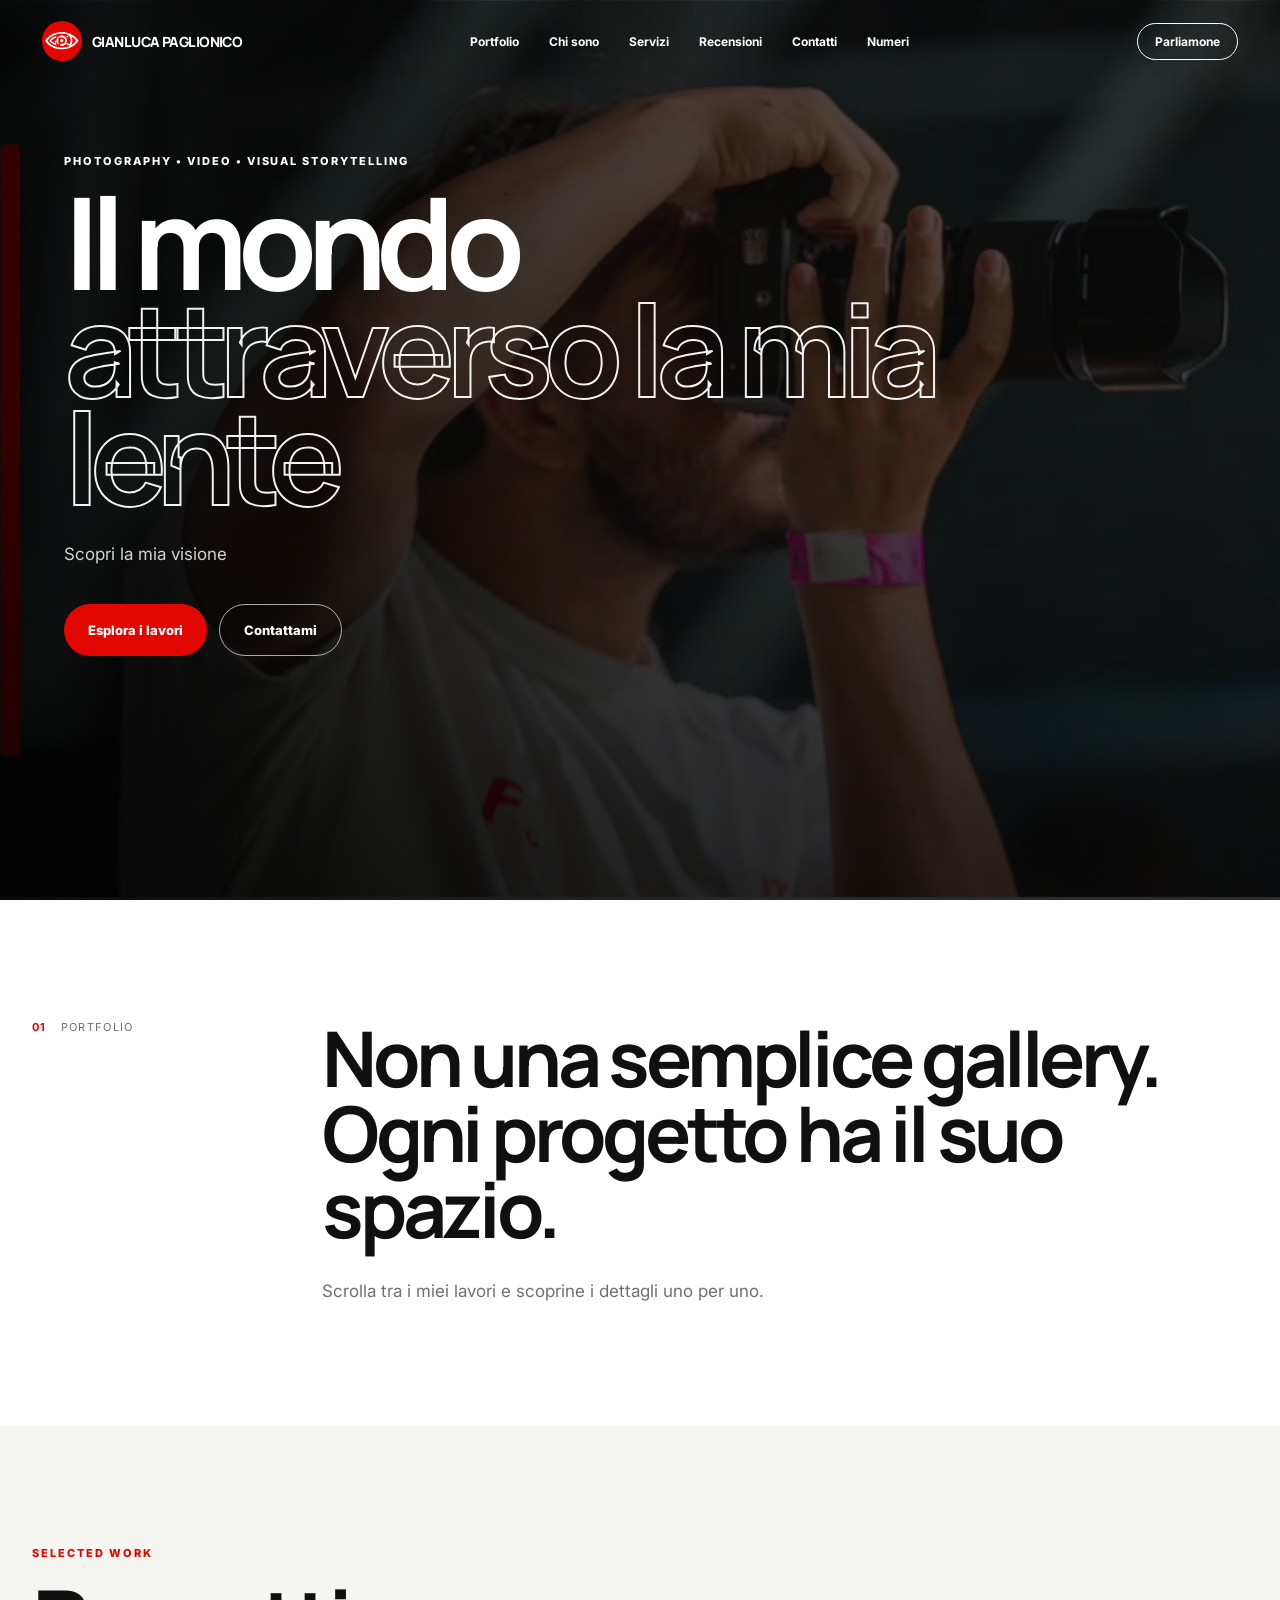
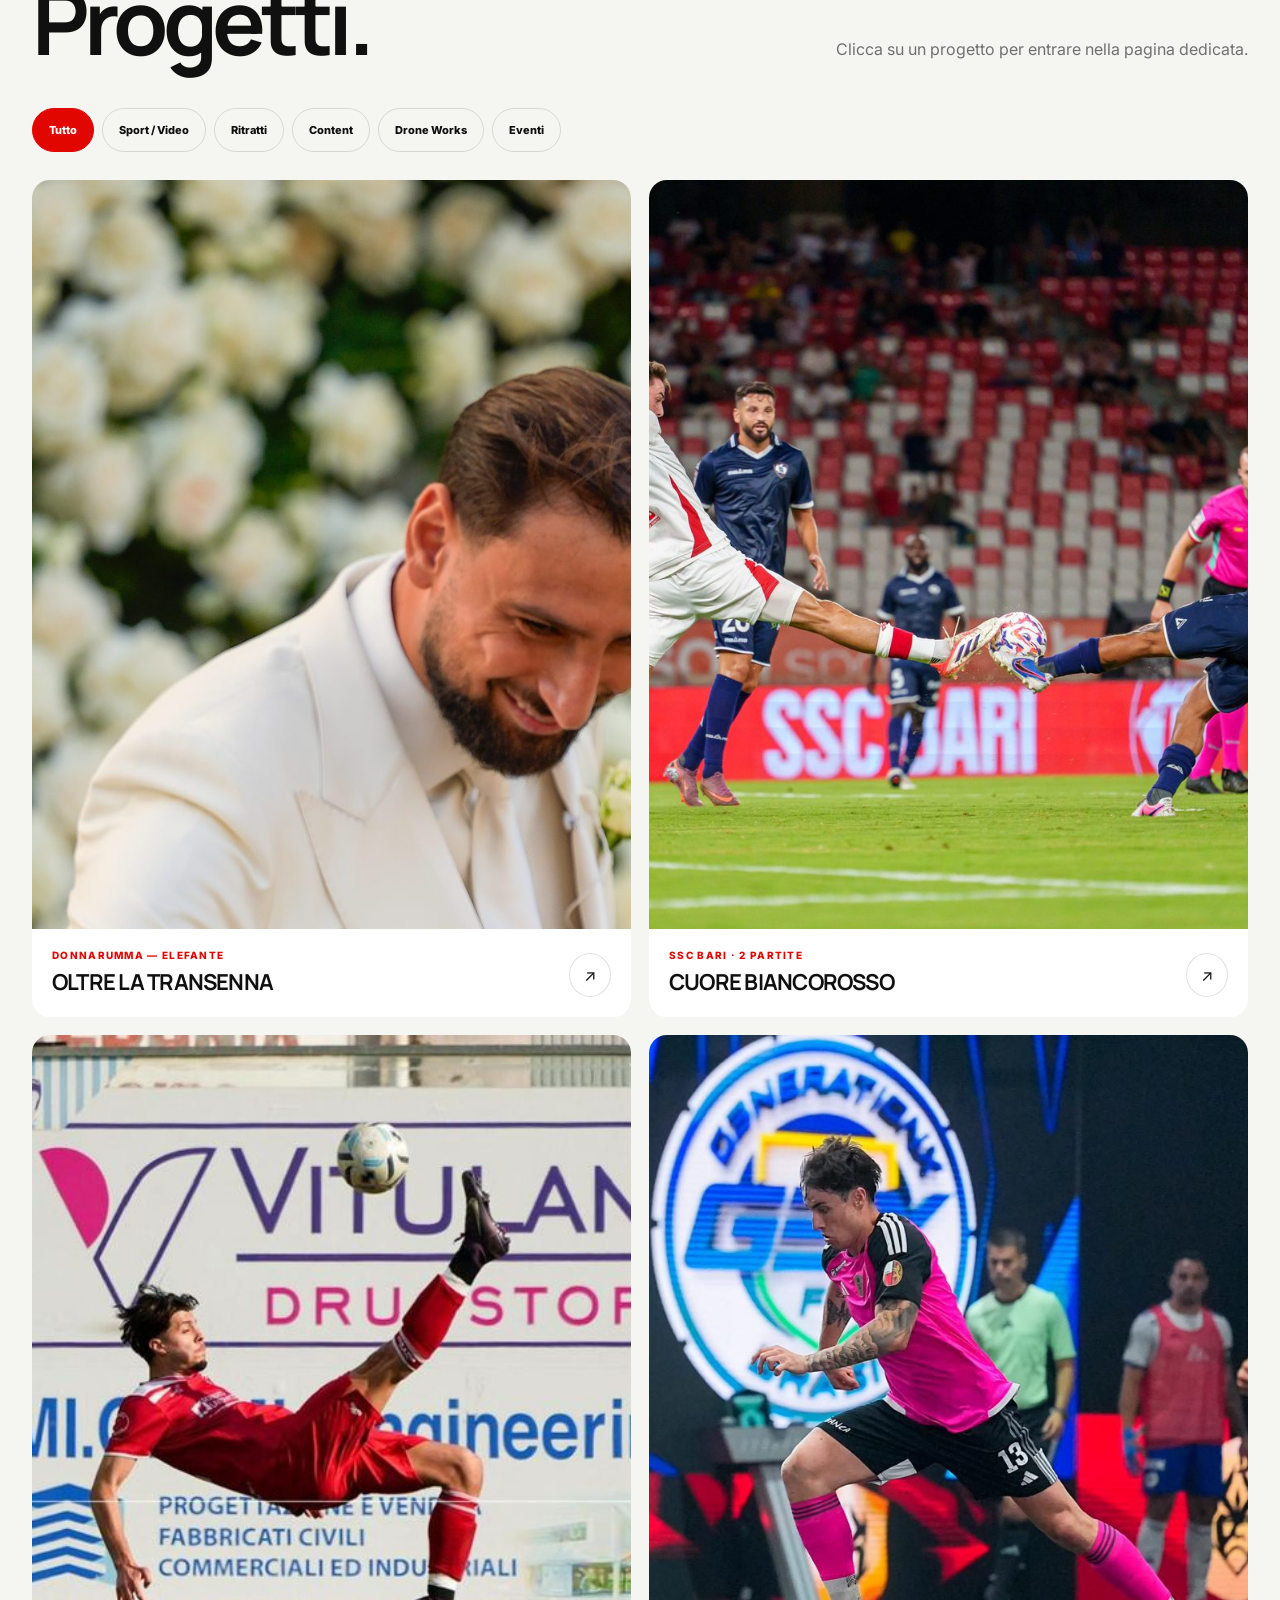
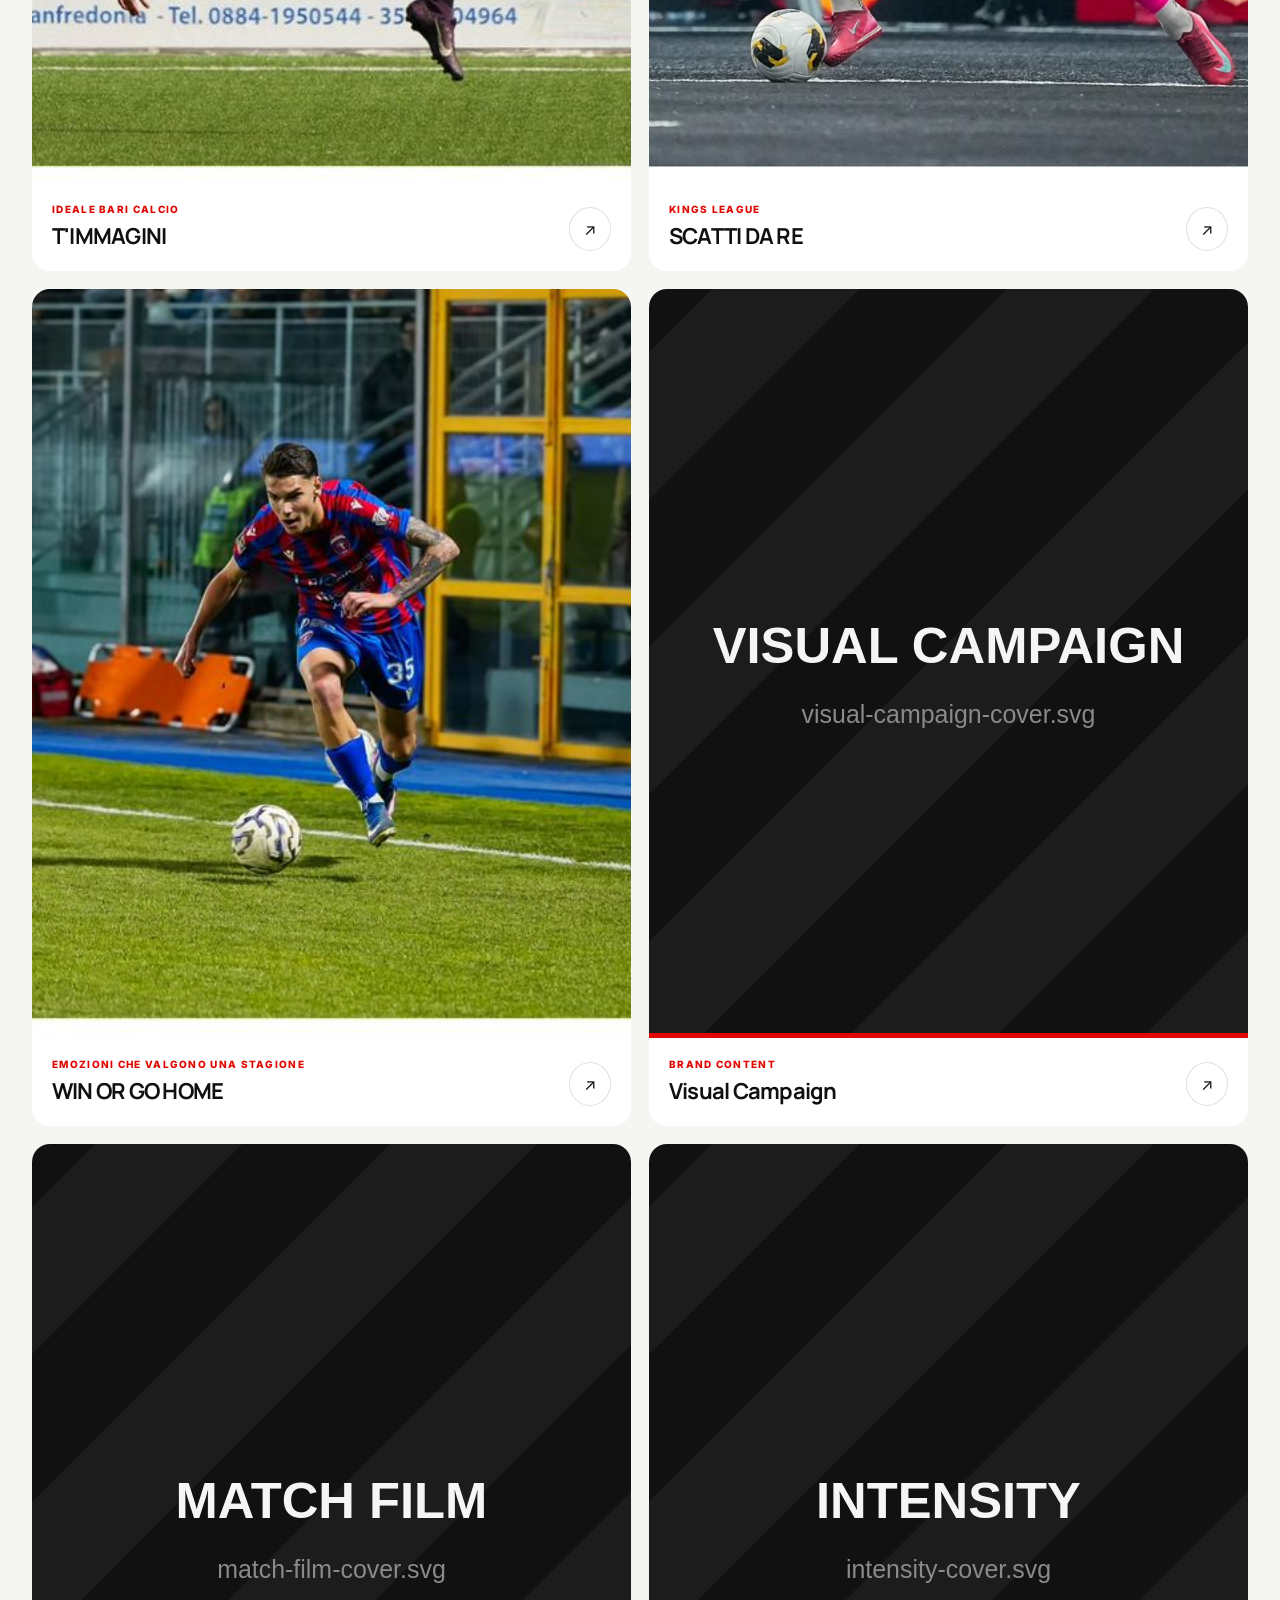
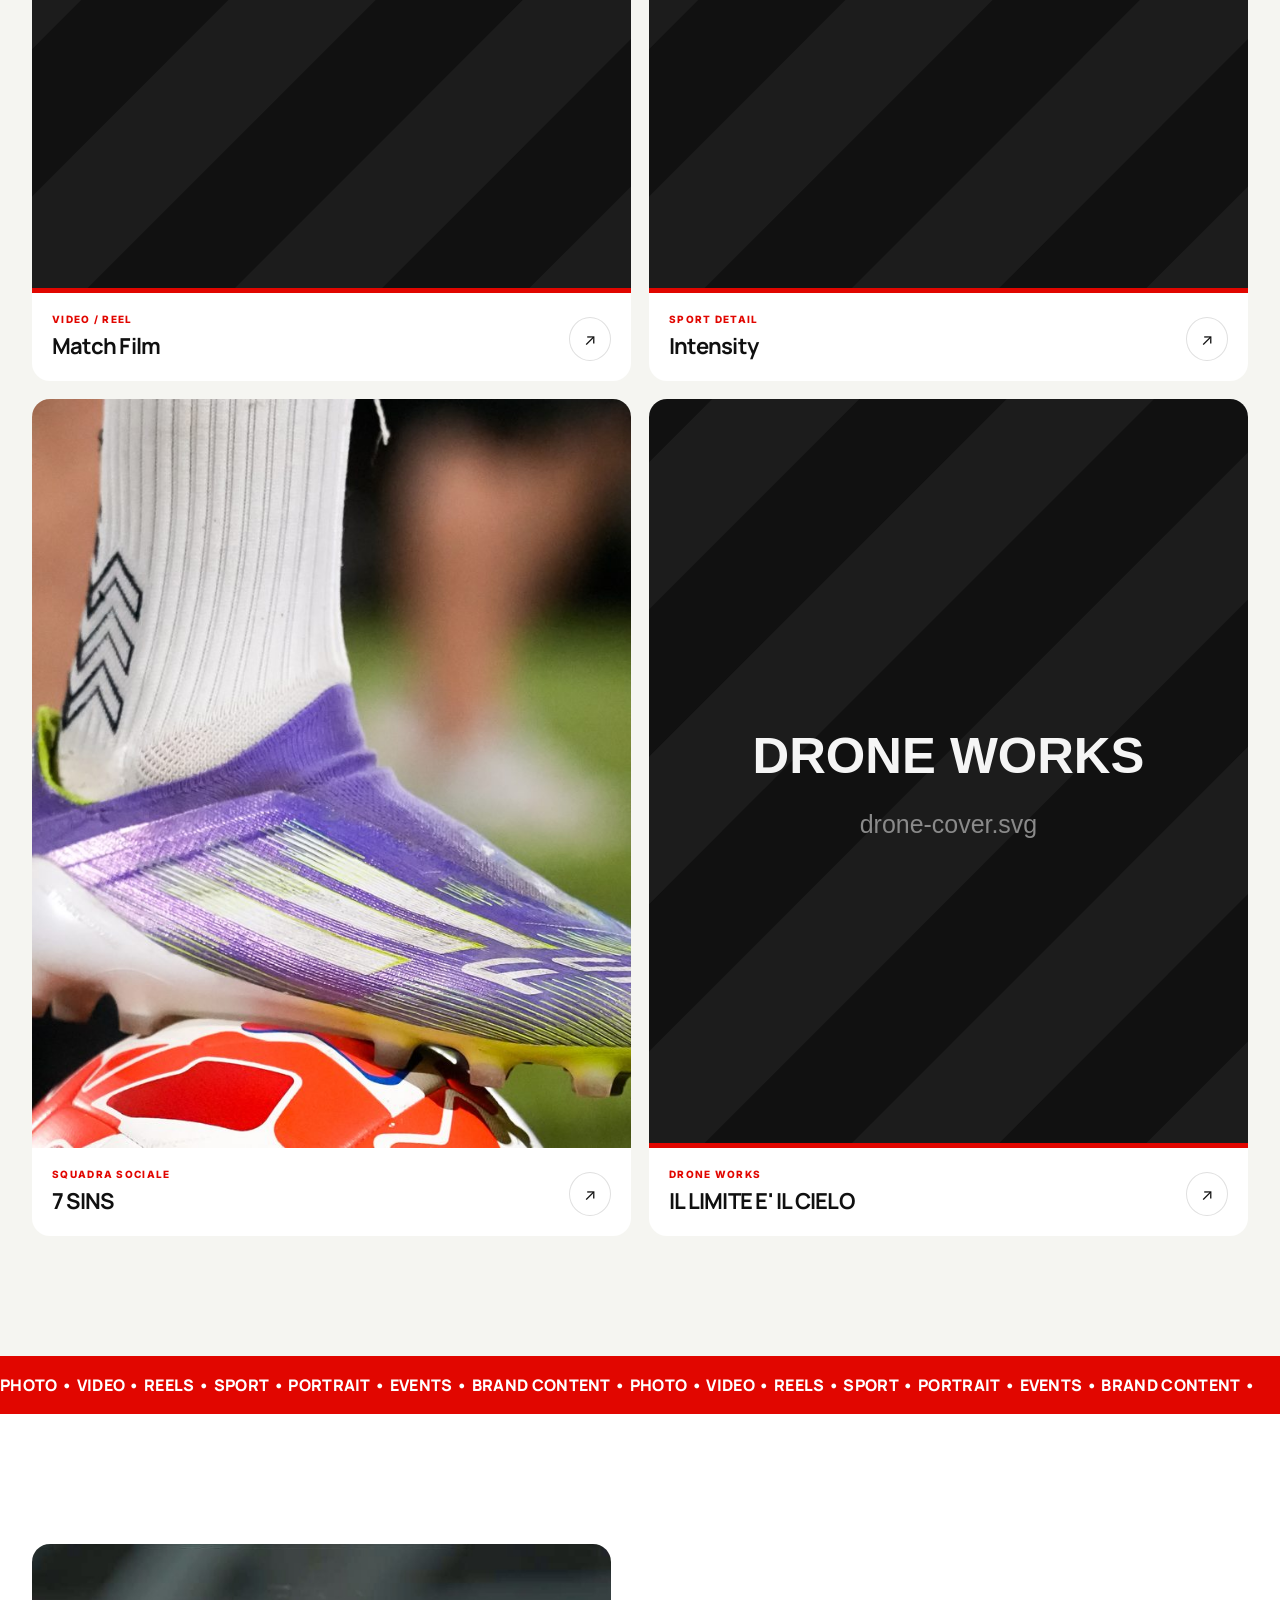
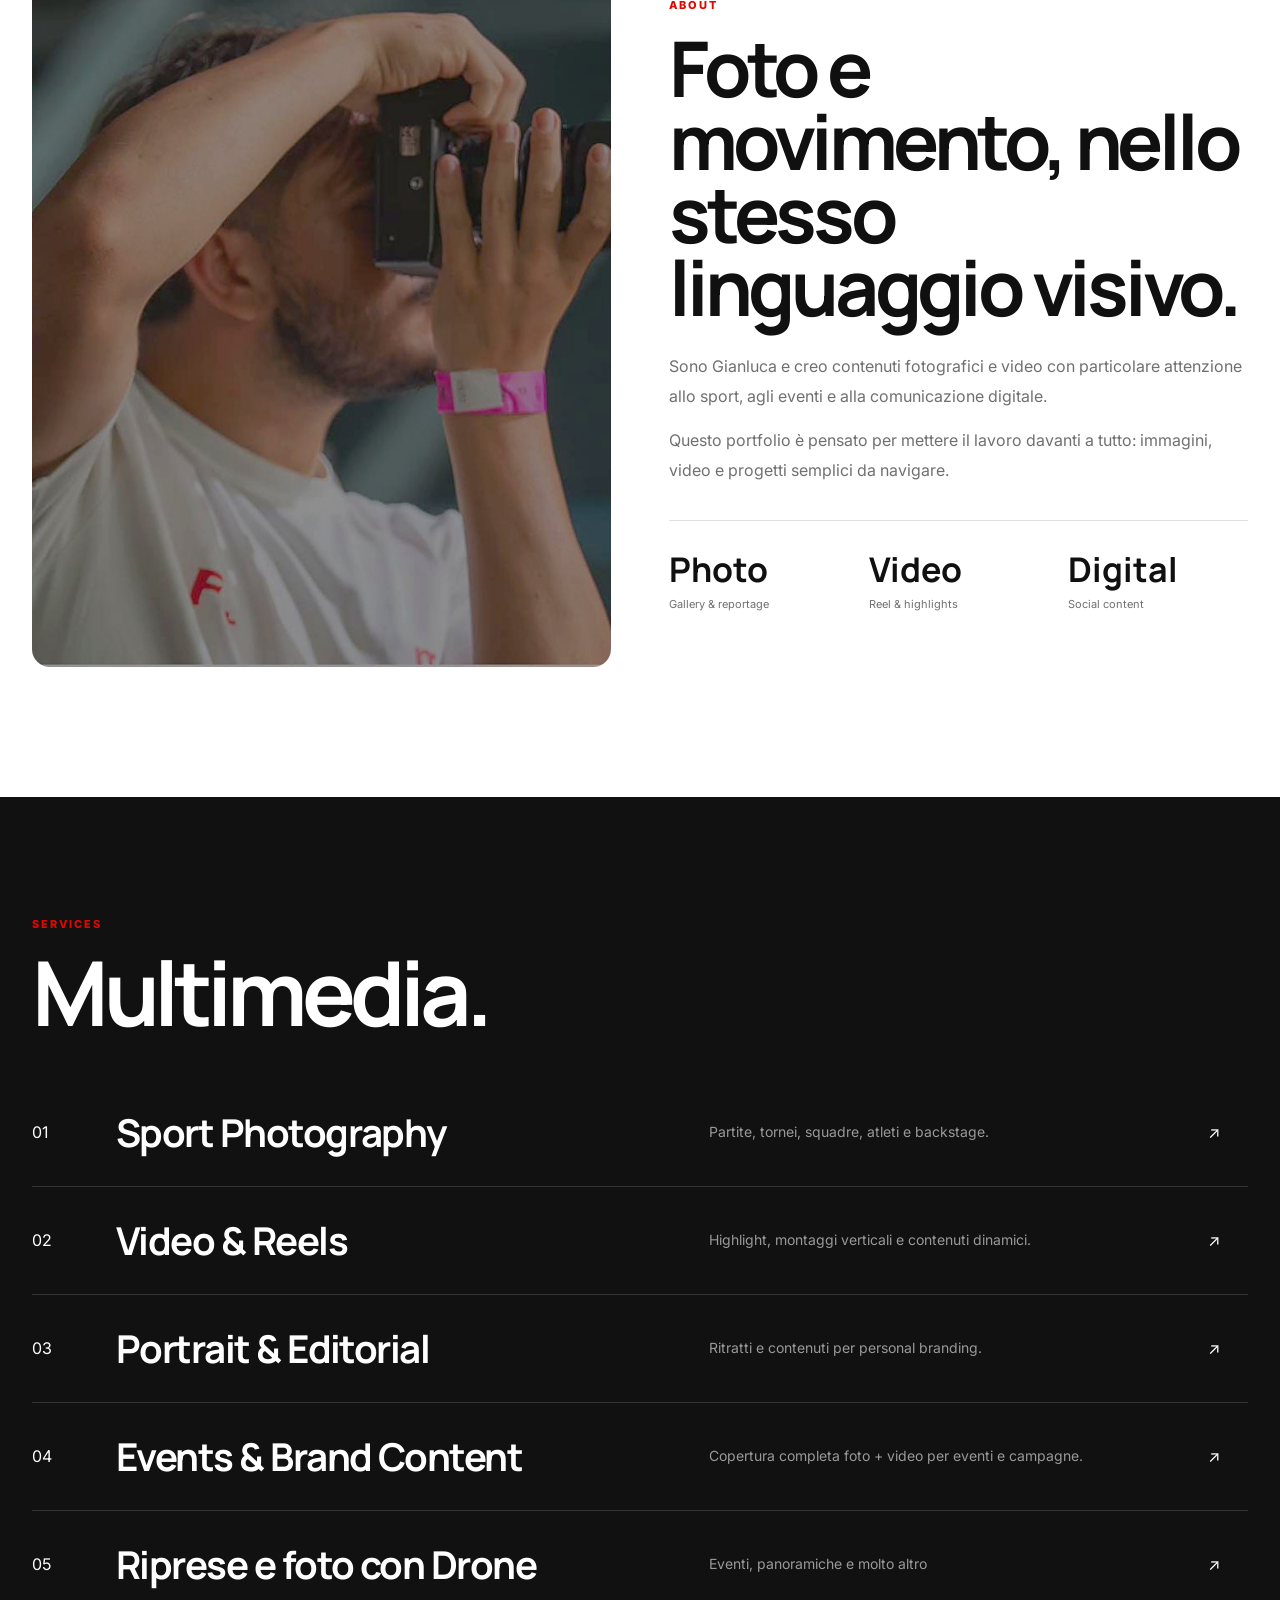
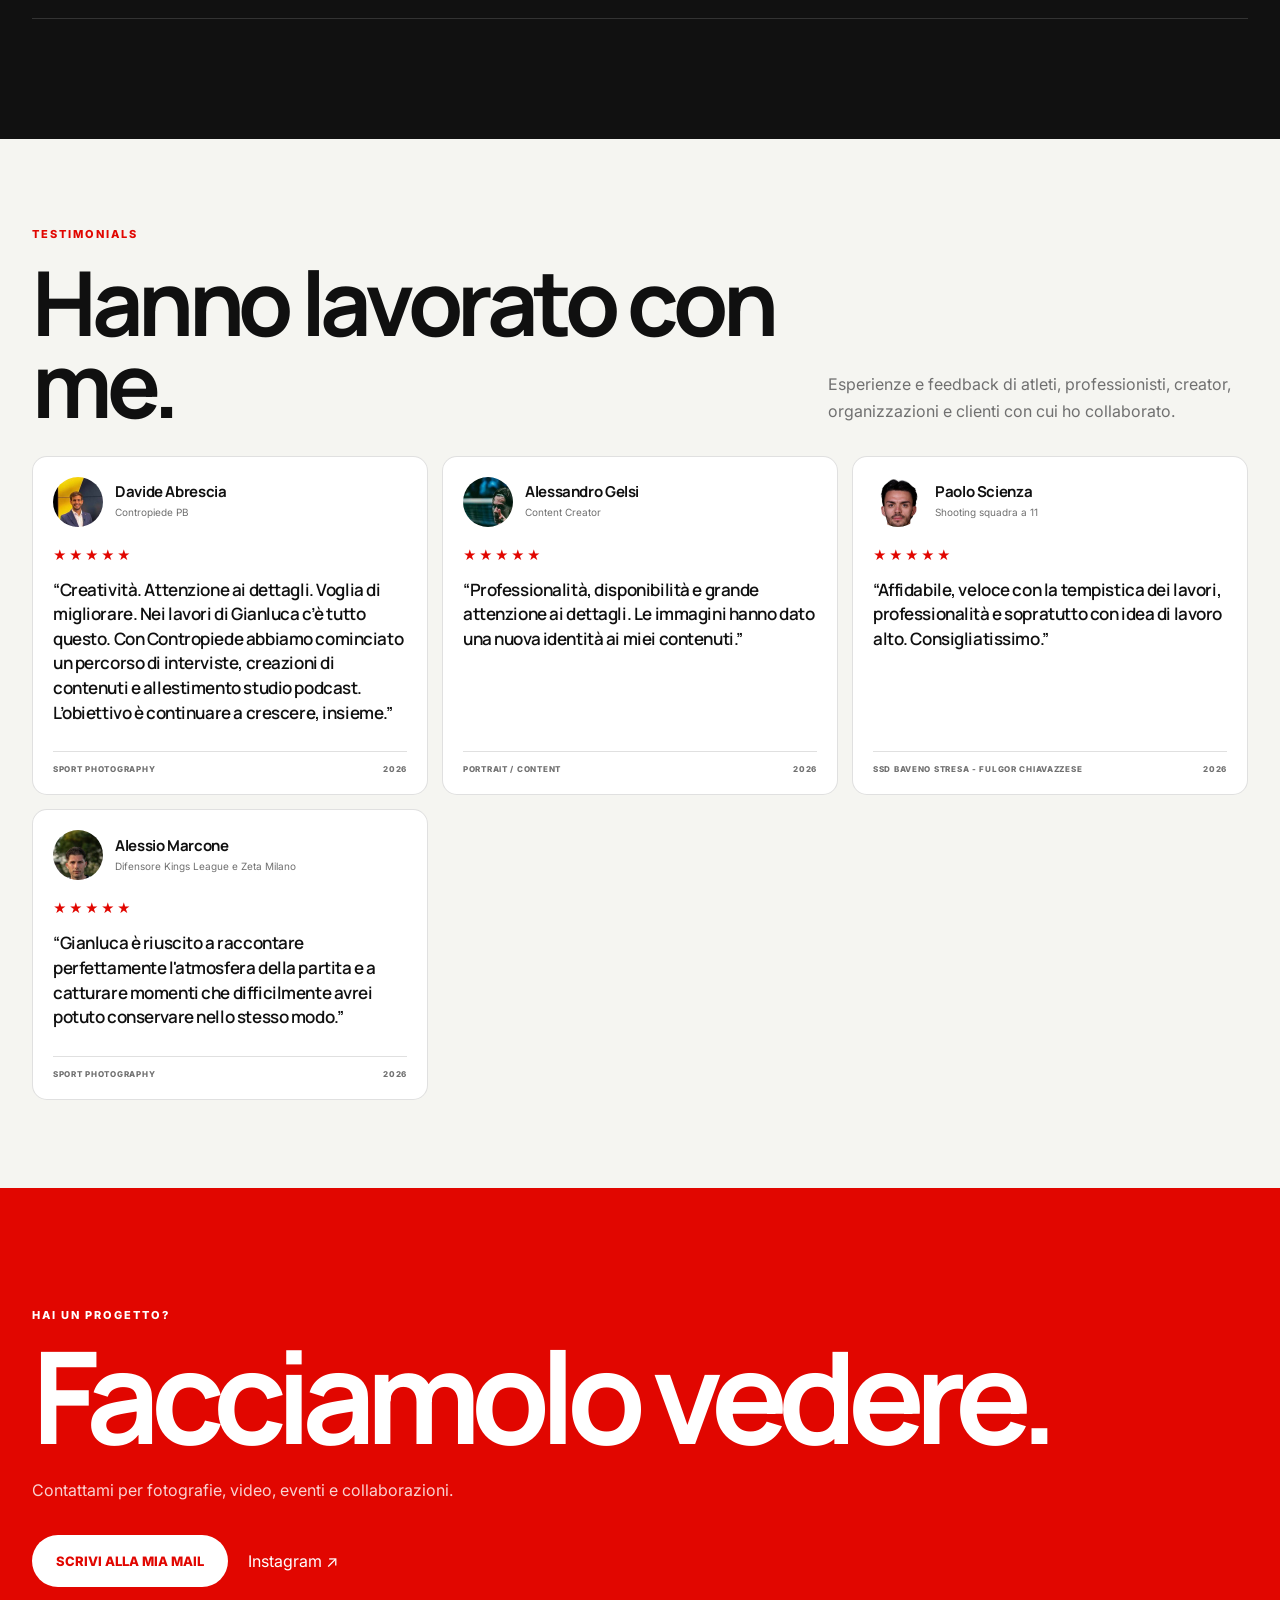
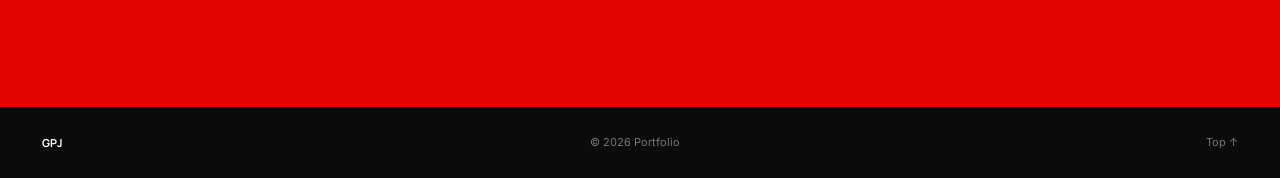
==== index.html @ 7bc866fb "files online sito" ====
<!doctype html>
<html lang="it">

<head>

<meta charset="utf-8">

<meta
  name="viewport"
  content="width=device-width, initial-scale=1, viewport-fit=cover"
>

<meta
  name="theme-color"
  content="#e10600"
>

<meta
  name="description"
  content="Portfolio fotografico e video professionale."
>

<title>
GPJ.VISUALS-Portfolio
</title>


<!-- LOGO / ICONA DEL SITO -->

<link
  rel="icon"
  type="image/png"
  href="images/favicon.png"
>

<link
  rel="apple-touch-icon"
  href="images/favicon.png"
>


<!-- GOOGLE FONTS -->

<link
  rel="preconnect"
  href="https://fonts.googleapis.com"
>

<link
  rel="preconnect"
  href="https://fonts.gstatic.com"
  crossorigin
>

<link
  href="https://fonts.googleapis.com/css2?family=Inter:wght@300;400;500;600;700&family=Manrope:wght@500;600;700;800&display=swap"
  rel="stylesheet"
>


<!-- CSS PRINCIPALE -->

<link
  rel="stylesheet"
  href="assets/css/style.css"
>


<!-- =====================================================
     CSS RECENSIONI
===================================================== -->

<style>


/* =========================================================
   LOGO NELL'HEADER
========================================================= */

.brand-mark img {

  width: 100%;

  height: 100%;

  display: block;

  object-fit: contain;

  border-radius: inherit;

}


/* =========================================================
   REVIEWS
========================================================= */

.reviews {

  padding: 88px 0;

  background: var(--paper);

}


.reviews .section-head {

  margin-bottom: 30px;

}



/* =========================================================
   GRID
========================================================= */

.reviews-grid {

  display: grid;

  grid-template-columns:
    repeat(3, minmax(0, 1fr));

  gap: 14px;

}



/* =========================================================
   CARD
========================================================= */

.review-card {

  min-width: 0;

  display: flex;

  flex-direction: column;

  padding: 20px;

  background: #ffffff;

  border:
    1px solid var(--line);

  border-radius: 15px;

  transition:
    transform .25s ease,
    border-color .25s ease,
    box-shadow .25s ease;

}


.review-card:hover {

  transform:
    translateY(-3px);

  border-color:
    rgba(225, 6, 0, .28);

  box-shadow:
    0 14px 40px
    rgba(0, 0, 0, .06);

}



/* =========================================================
   USER
========================================================= */

.review-header {

  display: flex;

  align-items: center;

  gap: 12px;

}


.review-avatar {

  width: 50px;

  height: 50px;

  flex:
    0 0 50px;

  object-fit: cover;

  border-radius: 50%;

  background: #dddddd;

}


.review-user {

  min-width: 0;

}


.review-user h3 {

  font-family:
    Manrope,
    sans-serif;

  font-size: 15px;

  line-height: 1.1;

  letter-spacing:
    -.025em;

}


.review-user p {

  margin-top: 4px;

  color:
    var(--muted);

  font-size: 10px;

  line-height: 1.4;

}



/* =========================================================
   RATING
========================================================= */

.review-rating {

  margin-top: 20px;

  color:
    var(--red);

  font-size: 13px;

  letter-spacing: 2px;

}



/* =========================================================
   TESTO RECENSIONE
========================================================= */

.review-card blockquote {

  flex: 1;

  margin-top: 15px;

  font-family:
    Manrope,
    sans-serif;

  font-size: 17px;

  font-weight: 600;

  line-height: 1.45;

  letter-spacing:
    -.025em;

}



/* =========================================================
   FOOTER RECENSIONE
========================================================= */

.review-footer {

  display: flex;

  align-items: center;

  justify-content:
    space-between;

  gap: 15px;

  margin-top: 26px;

  padding-top: 12px;

  border-top:
    1px solid var(--line);

  color:
    var(--muted);

  font-size: 8px;

  font-weight: 800;

  letter-spacing:
    .09em;

  text-transform:
    uppercase;

}



/* =========================================================
   TABLET
========================================================= */

@media
(
  min-width: 761px
)
and
(
  max-width: 1050px
) {

  .reviews {

    padding: 70px 0;

  }


  .reviews-grid {

    grid-template-columns:
      repeat(2, minmax(0, 1fr));

  }

}



/* =========================================================
   MOBILE
========================================================= */

@media
(
  max-width: 760px
) {

  .reviews {

    padding: 48px 0;

  }


  .reviews .section-head {

    margin-bottom: 18px;

  }


  /*
     Slider orizzontale
     ottimizzato per smartphone
  */

  .reviews-grid {

    display: flex;

    overflow-x: auto;

    gap: 10px;

    margin-right: -15px;

    padding-right: 15px;

    padding-bottom: 6px;

    scroll-snap-type:
      x mandatory;

    overscroll-behavior-x:
      contain;

    scrollbar-width:
      none;

  }


  .reviews-grid::-webkit-scrollbar {

    display: none;

  }


  .review-card {

    flex:
      0 0
      min(82vw, 330px);

    min-height: 0;

    padding: 15px;

    border-radius: 12px;

    scroll-snap-align:
      start;

  }


  .review-avatar {

    width: 42px;

    height: 42px;

    flex-basis: 42px;

  }


  .review-user h3 {

    font-size: 13px;

  }


  .review-user p {

    font-size: 9px;

  }


  .review-rating {

    margin-top: 14px;

    font-size: 11px;

  }


  .review-card blockquote {

    margin-top: 12px;

    font-size: 14px;

    line-height: 1.4;

  }


  .review-footer {

    margin-top: 16px;

    padding-top: 9px;

    font-size: 7px;

  }

}


</style>

</head>



<body>


<!-- =====================================================
     HEADER
===================================================== -->

<header class="site-header">


  <a
    class="brand"
    href="#top"
    aria-label="GPJ Visuals - Torna all'inizio"
  >

    <span class="brand-mark">

      <img decoding="async"
        src="images/gpj-mark.png"
        alt=""
        width="64"
        height="64"
      >

    </span>

    <span class="brand-name">
    GIANLUCA PAGLIONICO
    </span>

  </a>



  <nav class="nav" aria-label="Navigazione principale">

    <a href="#work">
      Portfolio
    </a>

    <a href="#about">
      Chi sono
    </a>

    <a href="#services">
      Servizi
    </a>

    <a href="#reviews">
      Recensioni
    </a>

    <a href="#contact">
      Contatti
    </a>

    <a href="numeri.html">
      Numeri
    </a>

  </nav>



  <a
    class="header-contact"
    href="#contact"
  >

    Parliamone

  </a>



  <button
    class="menu-btn"
    type="button"
    aria-label="Menu"
  >

    ☰

  </button>


</header>



<main id="top">



<!-- =====================================================
     HERO
===================================================== -->

<section class="hero">


  <div class="hero-media">

    <img loading="lazy" decoding="async"
      src="images/hero.jpg"
      alt="Hero portfolio"
    >

  </div>



  <div class="hero-content reveal">


    <div class="eyebrow">

      Photography • Video • Visual Storytelling

    </div>


    <h1>

      <span>
        Il mondo
      </span>

      <span>
        attraverso la mia lente
      </span>

    </h1>


    <p>

      Scopri la mia visione

    </p>


    <div class="hero-actions">


      <a
        class="btn btn-red"
        href="#work"
      >

        Esplora i lavori

      </a>


      <a
        class="btn btn-outline"
        href="#contact"
      >

        Contattami

      </a>


    </div>


  </div>


</section>



<!-- =====================================================
     INTRO
===================================================== -->

<section class="intro">


  <div class="container intro-grid">


    <div class="kicker reveal">

      <b>
        01
      </b>

      <span>
        Portfolio
      </span>

    </div>



    <div class="reveal">


      <h2 class="big-copy">

        Non una semplice gallery.
        Ogni progetto ha il suo spazio.

      </h2>


      <p class="body-copy">

        Scrolla tra i miei lavori
        e scoprine i dettagli uno per uno.

      </p>


    </div>


  </div>


</section>



<!-- =====================================================
     PORTFOLIO
===================================================== -->

<section
  class="work"
  id="work"
>


  <div class="container">


    <div class="section-head reveal">


      <div>

        <div class="eyebrow red">

          Selected work

        </div>


        <h2>

          Progetti.

        </h2>

      </div>


      <p>

        Clicca su un progetto per entrare
        nella pagina dedicata.

      </p>


    </div>



    <!-- FILTER -->


    <div class="filters reveal">


      <button
        class="filter active"
        type="button"
        data-filter="all"
      >

        Tutto

      </button>


      <button
        class="filter"
        type="button"
        data-filter="sport"
      >

        Sport / Video

      </button>


      <button
        class="filter"
        type="button"
        data-filter="portrait"
      >

        Ritratti

      </button>


      <button
        class="filter"
        type="button"
        data-filter="content"
      >

        Content

      </button>
      <button
        class="filter"
        type="button"
        data-filter="drone"
      >

        Drone Works

      </button>


      <button
        class="filter"
        type="button"
        data-filter="eventi"
      >

        Eventi

      </button>



    </div>



    <!-- PROGETTI -->


    <div class="projects">

      <!-- PROGETTO — MATRIMONIO DONNARUMMA -->

      <a
        class="project reveal"
        data-category="eventi"
        href="projects/matrimonio-donnarumma.html"
      >

        <div class="project-media">

          <img
            src="images/matrimonio-donnarumma/matrimonio-donnarumma-cover.jpg"
            alt="Oltre la transenna"
            loading="lazy"
            decoding="async"
          >

        </div>

        <div class="project-bottom">

          <div>

            <div class="project-tag">

              DONNARUMMA &mdash; ELEFANTE

            </div>

            <h3>

              OLTRE LA TRANSENNA

            </h3>

          </div>

          <div class="project-arrow">

            ↗

          </div>

        </div>

      </a>



      <!-- PROGETTO — CUORE BIANCOROSSO (raccolta in aggiornamento) -->

      <a
        class="project wide reveal"
        data-category="sport"
        href="projects/cuore-biancorosso.html"
      >

        <div class="project-media">

          <img
            src="images/cuore-biancorosso/bari-cavese-cover.jpg"
            alt="Cuore Biancorosso"
            loading="lazy"
            decoding="async"
          >

        </div>

        <div class="project-bottom">

          <div>

            <div class="project-tag">

              SSC BARI &middot; 2 PARTITE

            </div>

            <h3>

              CUORE BIANCOROSSO

            </h3>

          </div>

          <div class="project-arrow">

            ↗

          </div>

        </div>

      </a>





      <!-- PROGETTO 1 -->


      <a
        class="project wide reveal"
        data-category="sport"
        href="projects/matchday-stories.html"
      >


        <div class="project-media">

          <img loading="lazy" decoding="async"
            src="images/matchday-stories-cover.jpg"
            alt="Matchday Stories"
          >

        </div>


        <div class="project-bottom">


          <div>

            <div class="project-tag">

              IDEALE BARI CALCIO

            </div>


            <h3>

              T'IMMAGINI

            </h3>

          </div>


          <div class="project-arrow">

            ↗

          </div>


        </div>


      </a>



      <!-- PROGETTO 2 -->


      <a
        class="project reveal"
        data-category="sport"
        href="projects/athlete-portraits.html"
      >


        <div class="project-media">

          <img loading="lazy" decoding="async"
            src="images/athlete-portraits-cover.jpg"
            alt="Athlete Portraits"
          >

        </div>


        <div class="project-bottom">


          <div>

            <div class="project-tag">

              KINGS LEAGUE

            </div>


            <h3>

              SCATTI DA RE

            </h3>

          </div>


          <div class="project-arrow">

            ↗

          </div>


        </div>


      </a>



      <!-- PROGETTO 3 -->


      <a
        class="project reveal"
        data-category="sport"
        href="projects/live-atmosphere.html"
      >


        <div class="project-media">

          <img loading="lazy" decoding="async"
            src="images/live-atmosphere-cover.jpg"
            alt="sport"
          >

        </div>


        <div class="project-bottom">


          <div>

            <div class="project-tag">

              EMOZIONI CHE VALGONO UNA STAGIONE

            </div>


            <h3>

              WIN OR GO HOME

            </h3>

          </div>


          <div class="project-arrow">

            ↗

          </div>


        </div>


      </a>



      <!-- PROGETTO 4 -->


      <a
        class="project wide reveal"
        data-category="content"
        href="projects/visual-campaign.html"
      >


        <div class="project-media">

          <img loading="lazy" decoding="async"
            src="images/visual-campaign-cover.svg"
            alt="Visual Campaign"
          >

        </div>


        <div class="project-bottom">


          <div>

            <div class="project-tag">

              BRAND CONTENT

            </div>


            <h3>

              Visual Campaign

            </h3>

          </div>


          <div class="project-arrow">

            ↗

          </div>


        </div>


      </a>



      <!-- PROGETTO 5 -->


      <a
        class="project reveal"
        data-category="sport"
        href="projects/match-film.html"
      >


        <div class="project-media">

          <img loading="lazy" decoding="async"
            src="images/match-film-cover.svg"
            alt="Match Film"
          >

        </div>


        <div class="project-bottom">


          <div>

            <div class="project-tag">

              VIDEO / REEL

            </div>


            <h3>

              Match Film

            </h3>

          </div>


          <div class="project-arrow">

            ↗

          </div>


        </div>


      </a>



      <!-- PROGETTO 6 -->


      <a
        class="project reveal"
        data-category="sport"
        href="projects/intensity.html"
      >


        <div class="project-media">

          <img loading="lazy" decoding="async"
            src="images/intensity-cover.svg"
            alt="Intensity"
          >

        </div>


        <div class="project-bottom">


          <div>

            <div class="project-tag">

              SPORT DETAIL

            </div>


            <h3>

              Intensity

            </h3>

          </div>


          <div class="project-arrow">

            ↗

          </div>


        </div>


      </a>



      <!-- PROGETTO 7 -->


      <a
        class="project reveal"
        data-category="content"
        href="projects/human-detail.html"
      >


        <div class="project-media">

          <img loading="lazy" decoding="async"
            src="images/7-sins/7-sins-cover.jpg"
            alt="7 SINS"
          >

        </div>


        <div class="project-bottom">


          <div>

            <div class="project-tag">

              SQUADRA SOCIALE

            </div>


            <h3>

              7 SINS

            </h3>

          </div>


          <div class="project-arrow">

            ↗

          </div>


        </div>


      </a>

     <a
        class="project reveal"
        data-category="drone"
        href="projects/drone-works.html"
      >


        <div class="project-media">

          <img loading="lazy" decoding="async"
            src="images/drone-cover.svg"
            alt="drone"
          >

        </div>


        <div class="project-bottom">


          <div>

            <div class="project-tag">

              DRONE WORKS

            </div>


            <h3>

              IL LIMITE E' IL CIELO

            </h3>

          </div>


          <div class="project-arrow">

            ↗

          </div>


        </div>


      </a>
    </div>


  </div>


</section>



<!-- =====================================================
     MARQUEE
===================================================== -->

<section
  class="media-strip"
  aria-hidden="true"
>


  <div class="media-track">


    <span>

      PHOTO • VIDEO • REELS • SPORT • PORTRAIT • EVENTS •
      BRAND CONTENT • PHOTO • VIDEO • REELS • SPORT •
      PORTRAIT • EVENTS • BRAND CONTENT •

    </span>


    <span>

      PHOTO • VIDEO • REELS • SPORT • PORTRAIT • EVENTS •
      BRAND CONTENT • PHOTO • VIDEO • REELS • SPORT •
      PORTRAIT • EVENTS • BRAND CONTENT •

    </span>


  </div>


</section>



<!-- =====================================================
     ABOUT
===================================================== -->

<section
  class="about"
  id="about"
>


  <div class="container about-grid">


    <div class="reveal">


      <img loading="lazy" decoding="async"
        src="images/about.jpg"
        alt="Foto fotografo"
      >


    </div>



    <div class="reveal">


      <div class="eyebrow red">

        About

      </div>


      <h2>

        Foto e movimento,
        nello stesso linguaggio visivo.

      </h2>


      <p>

        Sono Gianluca e creo contenuti fotografici
        e video con particolare attenzione allo sport,
        agli eventi e alla comunicazione digitale.

      </p>


      <p>

        Questo portfolio è pensato per mettere
        il lavoro davanti a tutto:
        immagini, video e progetti semplici da navigare.

      </p>



      <div class="stats">


        <div>

          <strong>
            Photo
          </strong>

          <span>
            Gallery & reportage
          </span>

        </div>


        <div>

          <strong>
            Video
          </strong>

          <span>
            Reel & highlights
          </span>

        </div>


        <div>

          <strong>
            Digital
          </strong>

          <span>
            Social content
          </span>

        </div>


      </div>


    </div>


  </div>


</section>



<!-- =====================================================
     SERVICES
===================================================== -->

<section
  class="services"
  id="services"
>


  <div class="container">


    <div class="section-head reveal">


      <div>


        <div class="eyebrow red">

          Services

        </div>


        <h2>

          Multimedia.

        </h2>


      </div>


    </div>



    <div class="service-row reveal">


      <span>
        01
      </span>


      <h3>

        Sport Photography

      </h3>


      <p>

        Partite, tornei, squadre,
        atleti e backstage.

      </p>


      <span>

        ↗

      </span>


    </div>



    <div class="service-row reveal">


      <span>
        02
      </span>


      <h3>

        Video & Reels

      </h3>


      <p>

        Highlight, montaggi verticali
        e contenuti dinamici.

      </p>


      <span>

        ↗

      </span>


    </div>



    <div class="service-row reveal">


      <span>
        03
      </span>


      <h3>

        Portrait & Editorial

      </h3>


      <p>

        Ritratti e contenuti
        per personal branding.

      </p>


      <span>

        ↗

      </span>


    </div>



    <div class="service-row reveal">


      <span>
        04
      </span>


      <h3>

        Events & Brand Content

      </h3>


      <p>

        Copertura completa
        foto + video per eventi e campagne.

      </p>


      <span>

        ↗

      </span>


    </div>
    <div class="service-row reveal">


      <span>
        05
      </span>


      <h3>

        Riprese e foto con Drone

      </h3>


      <p>

        Eventi, panoramiche e molto altro

      </p>


      <span>

        ↗

      </span>


    </div>




  </div>


</section>



<!-- =====================================================
     RECENSIONI
===================================================== -->

<section
  class="reviews"
  id="reviews"
>


  <div class="container">


    <div class="section-head reveal">


      <div>


        <div class="eyebrow red">

          Testimonials

        </div>


        <h2>

          Hanno lavorato con me.

        </h2>


      </div>



      <p>

        Esperienze e feedback di atleti,
        professionisti, creator, organizzazioni
        e clienti con cui ho collaborato.

      </p>


    </div>



    <div class="reviews-grid">



      <!-- RECENSIONE 1 -->


      <article class="review-card reveal">


        <div class="review-header">


          <img loading="lazy" decoding="async"
            class="review-avatar"
            src="images/reviews/persona-01.jpg"
            alt="Davide Abrescia"
          >


          <div class="review-user">


            <h3>

              Davide Abrescia

            </h3>


            <p>

              Contropiede PB

            </p>


          </div>


        </div>



        <div
          class="review-rating"
          aria-label="5 stelle su 5"
        >

          ★★★★★

        </div>



        <blockquote>

          “Creatività. Attenzione ai dettagli. Voglia di migliorare. Nei lavori di Gianluca c’è tutto questo. Con Contropiede abbiamo cominciato un percorso di interviste, creazioni di contenuti e allestimento studio podcast. L’obiettivo è continuare a crescere, insieme.”

        </blockquote>



        <div class="review-footer">


          <span>

            Sport Photography

          </span>


          <span>

            2026

          </span>


        </div>


      </article>



      <!-- RECENSIONE 2 -->


      <article class="review-card reveal">


        <div class="review-header">


          <img loading="lazy" decoding="async"
            class="review-avatar"
            src="images/reviews/persona-02.jpg"
            alt="Alessandro Gelsi"
          >


          <div class="review-user">


            <h3>

              Alessandro Gelsi

            </h3>


            <p>

              Content Creator

            </p>


          </div>


        </div>



        <div
          class="review-rating"
          aria-label="5 stelle su 5"
        >

          ★★★★★

        </div>



        <blockquote>

          “Professionalità, disponibilità
          e grande attenzione ai dettagli.
          Le immagini hanno dato una nuova
          identità ai miei contenuti.”

        </blockquote>



        <div class="review-footer">


          <span>

            Portrait / Content

          </span>


          <span>

            2026

          </span>


        </div>


      </article>



      <!-- RECENSIONE 3 -->


      <article class="review-card reveal">


        <div class="review-header">


          <img loading="lazy" decoding="async"
            class="review-avatar"
            src="images/reviews/persona-03.jpg"
            alt="Paolo Scienza"
          >


          <div class="review-user">


            <h3>

              Paolo Scienza

            </h3>


            <p>

              Shooting squadra a 11

            </p>


          </div>


        </div>



        <div
          class="review-rating"
          aria-label="5 stelle su 5"
        >

          ★★★★★

        </div>



        <blockquote>

          “Affidabile, veloce con la tempistica dei lavori, professionalità e sopratutto con idea di lavoro alto. Consigliatissimo.”

        </blockquote>



        <div class="review-footer">


          <span>

           SSD BAVENO STRESA - FULGOR CHIAVAZZESE

          </span>


          <span>

            2026

          </span>


        </div>


      </article>

      <article class="review-card reveal">


        <div class="review-header">


          <img loading="lazy" decoding="async"
            class="review-avatar"
            src="images/reviews/persona-04.jpg"
            alt="Alessio Marcone"
          >


          <div class="review-user">


            <h3>

              Alessio Marcone

            </h3>


            <p>

              Difensore Kings League e Zeta Milano

            </p>


          </div>


        </div>



        <div
          class="review-rating"
          aria-label="5 stelle su 5"
        >

          ★★★★★

        </div>



        <blockquote>

          “Gianluca è riuscito a raccontare
          perfettamente l'atmosfera della partita
          e a catturare momenti che difficilmente
          avrei potuto conservare nello stesso modo.”

        </blockquote>



        <div class="review-footer">


          <span>

            Sport Photography

          </span>


          <span>

            2026

          </span>


        </div>


      </article>


    </div>


  </div>


</section>

<!--

=====================================================
     CERTIFICAZIONI
===================================================== 

<section
  class="certifications"
  id="certifications"
>


  <div class="container">


    <div class="section-head reveal">


      <div>


        <div class="eyebrow red">

          Certificazioni

        </div>


        <h2>

          Competenze certificate.

        </h2>


      </div>



      <p>

        Corsi, attestati e certificazioni professionali
        che completano il mio percorso fotografico
        e multimediale.

      </p>


    </div>



    <div class="cert-grid">



      CERTIFICAZIONE 1 


      <article class="cert-card reveal">


        <div class="cert-top">


          <span class="cert-index">

            01

          </span>


          <span class="cert-year">

            2026

          </span>


        </div>



        <div
          class="cert-icon"
          aria-hidden="true"
        >

          C

        </div>



        <div class="cert-body">


          <p class="cert-issuer">

            ENTE / ORGANIZZAZIONE

          </p>


          <h3>

            Nome della certificazione

          </h3>


          <p class="cert-description">

            Inserisci una breve descrizione
            delle competenze acquisite.

          </p>


        </div>



        <a
          class="cert-link"
          href="#"
        >

          Visualizza certificato

          <span>

            ↗

          </span>


        </a>


      </article>



     CERTIFICAZIONE 2 


      <article class="cert-card reveal">


        <div class="cert-top">


          <span class="cert-index">

            02

          </span>


          <span class="cert-year">

            2026

          </span>


        </div>



        <div
          class="cert-icon"
          aria-hidden="true"
        >

          C

        </div>



        <div class="cert-body">


          <p class="cert-issuer">

            ENTE / ORGANIZZAZIONE

          </p>


          <h3>

            Nome della certificazione

          </h3>


          <p class="cert-description">

            Corsi di fotografia,
            video, montaggio o comunicazione.

          </p>


        </div>



        <a
          class="cert-link"
          href="#"
        >

          Visualizza certificato

          <span>

            ↗

          </span>


        </a>


      </article>



       CERTIFICAZIONE 3 


      <article class="cert-card reveal">


        <div class="cert-top">


          <span class="cert-index">

            03

          </span>


          <span class="cert-year">

            2025

          </span>


        </div>



        <div
          class="cert-icon"
          aria-hidden="true"
        >

          C

        </div>



        <div class="cert-body">


          <p class="cert-issuer">

            ENTE / ORGANIZZAZIONE

          </p>


          <h3>

            Nome della certificazione

          </h3>


          <p class="cert-description">

            Workshop, masterclass
            e certificazioni tecniche.

          </p>


        </div>



        <a
          class="cert-link"
          href="#"
        >

          Visualizza certificato

          <span>

            ↗

          </span>


        </a>


      </article>


    </div>


  </div>


</section>
-->


<!-- =====================================================
     CONTACT
===================================================== -->

<section
  class="contact"
  id="contact"
>


  <div class="container reveal">


    <div class="eyebrow">

      Hai un progetto?

    </div>


    <h2>

      Facciamolo vedere.

    </h2>


    <p>

      Contattami per fotografie,
      video, eventi e collaborazioni.

    </p>



    <div class="contact-actions">


      <a
        class="btn btn-white"
        href="mailto:gianluphotographer@gmail.com"
      >

        SCRIVI ALLA MIA MAIL

      </a>


      <a
        href="https://www.instagram.com/gpj.visuals/"
        target="_blank"
        rel="noopener noreferrer"
      >

        Instagram ↗

      </a>


    </div>


  </div>


</section>



</main>



<!-- =====================================================
     FOOTER
===================================================== -->

<footer>


  <strong>

    GPJ

  </strong>


  <span>

    © 2026 Portfolio

  </span>


  <a href="#top">

    Top ↑

  </a>


</footer>



<!-- =====================================================
     JAVASCRIPT
===================================================== -->

<script src="assets/js/main.js"></script>


</body>

</html>
---- assets/css/style.css ----
:root{
  --red:#e10600;
  --red2:#b90000;
  --white:#fff;
  --paper:#f5f5f1;
  --ink:#101010;
  --muted:#707070;
  --line:rgba(16,16,16,.13);
  --dark:#0d0d0d;
  --radius:18px;
}
*{box-sizing:border-box;margin:0;padding:0}
html{scroll-behavior:smooth}
body{font-family:Inter,Arial,sans-serif;background:var(--paper);color:var(--ink);overflow-x:hidden}
body.locked{overflow:hidden}
img,video{display:block;width:100%}
a{text-decoration:none;color:inherit}
button{font:inherit;color:inherit}
.container{width:min(1450px,calc(100% - 80px));margin:auto}

.site-header{
 position:fixed;z-index:1000;inset:0 0 auto;height:82px;padding:0 42px;
 display:flex;align-items:center;justify-content:space-between;color:#fff;
 transition:.3s ease
}
.site-header.scrolled{
 height:70px;background:rgba(255,255,255,.94);color:#111;
 backdrop-filter:blur(16px);border-bottom:1px solid rgba(0,0,0,.07)
}
.brand{display:flex;align-items:center;gap:10px;font-family:Manrope,sans-serif;font-weight:800}
.brand-mark{width:40px;height:40px;flex:0 0 40px;border-radius:50%;display:grid;place-items:center;overflow:hidden;background:var(--red);color:#fff;font-size:13px}
.brand-mark img{width:100%;height:100%;object-fit:contain;border-radius:inherit}
.brand-name{font-size:14px;letter-spacing:-.04em}
.nav{display:flex;gap:30px;font-size:12px;font-weight:700}
.nav a{position:relative}
.nav a:after{content:"";position:absolute;left:0;bottom:-7px;width:0;height:2px;background:var(--red);transition:.2s}
.nav a:hover:after{width:100%}
.header-contact{font-size:12px;font-weight:700;border:1px solid currentColor;border-radius:999px;padding:10px 17px}
.menu-btn{display:none;border:0;background:none;color:inherit;font-size:25px}

.hero{
 min-height:100svh;position:relative;display:flex;align-items:flex-end;color:#fff;overflow:hidden;background:#111
}
.hero-media{position:absolute;inset:0}
.hero-media img{height:100%;object-fit:cover}
.hero:after{content:"";position:absolute;inset:0;background:linear-gradient(90deg,rgba(0,0,0,.78),rgba(0,0,0,.28) 55%,rgba(0,0,0,.1)),linear-gradient(0deg,rgba(0,0,0,.5),transparent 55%)}
.hero-content{position:relative;z-index:2;padding-bottom:10vh;width:min(1300px,calc(100% - 14vw));margin:auto}
.eyebrow{font-size:11px;text-transform:uppercase;letter-spacing:.18em;font-weight:800;margin-bottom:20px}
.eyebrow.red{color:var(--red)}
.hero h1,.page-hero h1{
 font-family:Manrope,sans-serif;font-size:clamp(68px,10vw,154px);line-height:.84;letter-spacing:-.075em
}
.hero h1 span{display:block}
.hero h1 span:last-child{color:transparent;-webkit-text-stroke:2px rgba(255,255,255,.95)}
.hero p{margin-top:30px;max-width:620px;color:rgba(255,255,255,.82);font-size:17px;line-height:1.75}
.hero-actions{display:flex;gap:12px;flex-wrap:wrap;margin-top:34px}
.btn{min-height:52px;padding:0 24px;border-radius:999px;display:inline-flex;align-items:center;justify-content:center;font-size:13px;font-weight:800;transition:.25s}
.btn-red{background:var(--red);color:#fff}
.btn-red:hover{background:#fff;color:#111;transform:translateY(-2px)}
.btn-outline{border:1px solid rgba(255,255,255,.65);color:#fff}
.btn-outline:hover{background:#fff;color:#111}

.intro{background:#fff;padding:120px 0}
.intro-grid{display:grid;grid-template-columns:210px 1fr;gap:80px}
.kicker{display:flex;gap:14px;font-size:11px;text-transform:uppercase;letter-spacing:.12em;color:var(--muted)}
.kicker b{color:var(--red)}
.big-copy{font-family:Manrope,sans-serif;font-size:clamp(42px,6vw,84px);line-height:.98;letter-spacing:-.055em;max-width:1100px}
.body-copy{margin-top:30px;max-width:720px;color:var(--muted);font-size:17px;line-height:1.8}

.work{padding:120px 0}
.section-head{display:flex;justify-content:space-between;align-items:flex-end;gap:30px;margin-bottom:45px}
.section-head h2{font-family:Manrope,sans-serif;font-size:clamp(52px,7vw,96px);line-height:.92;letter-spacing:-.06em}
.section-head p{max-width:420px;color:var(--muted);line-height:1.7}
.filters{display:flex;gap:8px;flex-wrap:wrap;margin-bottom:28px}
.filter{border:1px solid var(--line);background:transparent;border-radius:999px;padding:10px 16px;font-size:11px;font-weight:800;cursor:pointer}
.filter.active,.filter:hover{background:var(--red);color:#fff;border-color:var(--red)}

.projects{display:grid;grid-template-columns:repeat(12,1fr);gap:18px}
.project{grid-column:span 4;background:#fff;border-radius:var(--radius);overflow:hidden;transition:.25s}
.project.wide{grid-column:span 8}
.project-media{aspect-ratio:4/5;overflow:hidden}
.project.wide .project-media{aspect-ratio:16/9}
.project-media img{height:100%;object-fit:cover;transition:.65s cubic-bezier(.2,.8,.2,1)}
.project:hover .project-media img{transform:scale(1.035)}
.project-bottom{display:flex;justify-content:space-between;align-items:flex-end;padding:20px}
.project-tag{font-size:10px;letter-spacing:.13em;text-transform:uppercase;color:var(--red);font-weight:800}
.project h3{font-family:Manrope,sans-serif;font-size:22px;letter-spacing:-.035em;margin-top:6px}
.project-arrow{width:42px;height:42px;display:grid;place-items:center;border:1px solid var(--line);border-radius:50%;transition:.2s}
.project:hover .project-arrow{background:var(--red);border-color:var(--red);color:#fff;transform:rotate(10deg)}
.project.hidden{display:none}

.media-strip{overflow:hidden;background:var(--red);color:#fff;padding:18px 0}
.media-track{display:flex;width:max-content;animation:marquee 22s linear infinite}
.media-track span{white-space:nowrap;font-family:Manrope,sans-serif;font-weight:800;letter-spacing:.02em;padding-right:35px}
@keyframes marquee{to{transform:translateX(-50%)}}

.about{padding:130px 0;background:#fff}
.about-grid{display:grid;grid-template-columns:1fr 1fr;gap:85px;align-items:center}
.about img{aspect-ratio:4/5;object-fit:cover;border-radius:var(--radius)}
.about h2{font-family:Manrope,sans-serif;font-size:clamp(48px,6vw,82px);line-height:.95;letter-spacing:-.055em;margin-bottom:28px}
.about p{color:var(--muted);font-size:16px;line-height:1.85;margin-bottom:15px}
.stats{display:grid;grid-template-columns:repeat(3,1fr);gap:20px;margin-top:35px;padding-top:25px;border-top:1px solid var(--line)}
.stats strong{font-family:Manrope,sans-serif;font-size:34px;display:block}
.stats span{color:var(--muted);font-size:11px}

.services{background:#111;color:#fff;padding:120px 0}
.service-row{display:grid;grid-template-columns:60px 1.2fr 1fr 40px;gap:24px;align-items:center;padding:27px 0;border-bottom:1px solid rgba(255,255,255,.14);transition:.2s}
.service-row:first-of-type{border-top:1px solid rgba(255,255,255,.14)}
.service-row:hover{padding-left:14px;color:var(--red)}
.service-row h3{font-family:Manrope,sans-serif;font-size:clamp(24px,3vw,40px);letter-spacing:-.04em}
.service-row p{color:#999;font-size:14px;line-height:1.6}

.contact{background:var(--red);color:#fff;padding:120px 0}
.contact h2{font-family:Manrope,sans-serif;font-size:clamp(65px,10vw,145px);line-height:.84;letter-spacing:-.075em}
.contact p{margin-top:28px;max-width:600px;color:rgba(255,255,255,.82);line-height:1.7}
.contact-actions{display:flex;gap:20px;align-items:center;flex-wrap:wrap;margin-top:30px}
.btn-white{background:#fff;color:var(--red)}
.btn-white:hover{background:#111;color:#fff}

footer{background:#0b0b0b;color:#777;padding:28px 42px;display:flex;justify-content:space-between;gap:20px;font-size:11px}
footer strong{color:#fff;font-family:Manrope,sans-serif}

/* PROJECT PAGES */
.project-page{background:#fff}
.page-hero{
 min-height:78svh;background:#111;color:#fff;position:relative;display:flex;align-items:flex-end;overflow:hidden
}
.page-hero img{position:absolute;inset:0;height:100%;object-fit:cover}
.page-hero:after{content:"";position:absolute;inset:0;background:linear-gradient(0deg,rgba(0,0,0,.8),rgba(0,0,0,.08) 65%)}
.page-hero-content{position:relative;z-index:2;display:flex;min-height:inherit;flex-direction:column;justify-content:flex-end;padding-bottom:7vh}
.page-hero h1{font-size:clamp(58px,9vw,132px);max-width:1150px}
.page-hero .project-category{color:#fff;margin-bottom:15px}
.project-info{padding:85px 0;background:#fff}
.project-info-grid{display:grid;grid-template-columns:1.4fr 1fr;gap:100px}
.project-intro{font-family:Manrope,sans-serif;font-size:clamp(32px,4vw,58px);line-height:1.05;letter-spacing:-.045em}
.project-facts{display:grid;grid-template-columns:repeat(2,1fr);gap:28px}
.fact{border-top:1px solid var(--line);padding-top:12px}
.fact small{display:block;color:var(--muted);font-size:10px;letter-spacing:.12em;text-transform:uppercase;margin-bottom:6px}
.fact strong{font-size:14px}

.gallery-section{padding:40px 0 110px;background:var(--paper)}
.gallery-title{font-family:Manrope,sans-serif;font-size:clamp(44px,6vw,86px);letter-spacing:-.055em;margin-bottom:35px}
.gallery-grid{display:grid;grid-template-columns:repeat(12,1fr);gap:16px}
.gallery-item{grid-column:span 6;padding:0;border:0;border-radius:14px;overflow:hidden;appearance:none;cursor:zoom-in;background:#ddd}
.gallery-item:nth-child(2),.gallery-item:nth-child(3){grid-column:span 6}
.gallery-item img{aspect-ratio:16/10;object-fit:cover;transition:.5s}
.gallery-item:nth-child(even) img{aspect-ratio:4/5}
.project-page .gallery-item img,
.project-page .gallery-item:nth-child(even) img{
  height:auto;
  aspect-ratio:auto;
  object-fit:contain;
}
.gallery-item:hover img{transform:scale(1.02)}

.video-section{padding:110px 0;background:#111;color:#fff}
.video-head{display:flex;justify-content:space-between;align-items:flex-end;gap:30px;margin-bottom:35px}
.video-head h2{font-family:Manrope,sans-serif;font-size:clamp(48px,7vw,90px);letter-spacing:-.06em;line-height:.92}
.video-head p{max-width:440px;color:#999;line-height:1.7}
.video-frame{border-radius:18px;overflow:hidden;background:#000}
.video-frame video{aspect-ratio:16/9;background:#000}
.video-note{margin-top:15px;color:#777;font-size:11px;line-height:1.6}
.video-note code{color:#fff}

.next-project{background:var(--red);color:#fff;padding:95px 0}
.next-label{font-size:10px;text-transform:uppercase;letter-spacing:.16em;margin-bottom:15px}
.next-project a{display:flex;justify-content:space-between;align-items:flex-end;gap:30px}
.next-project h2{font-family:Manrope,sans-serif;font-size:clamp(48px,8vw,115px);line-height:.88;letter-spacing:-.065em}
.next-project .next-arrow{font-size:56px;transition:.2s}
.next-project a:hover .next-arrow{transform:translate(8px,-8px)}

.lightbox{position:fixed;inset:0;z-index:3000;background:rgba(0,0,0,.97);display:flex;align-items:center;justify-content:center;opacity:0;visibility:hidden;transition:.25s}
.lightbox.active,.lightbox.is-open,.lightbox.open,.lightbox[aria-hidden="false"]{opacity:1;visibility:visible;pointer-events:auto}
.lightbox img{width:auto;max-width:92vw;max-height:88vh;object-fit:contain}
.lightbox-close{position:absolute;right:25px;top:22px;width:46px;height:46px;border-radius:50%;border:1px solid rgba(255,255,255,.45);background:none;color:#fff;font-size:27px;cursor:pointer}

:where(a,button):focus-visible{outline:3px solid var(--red);outline-offset:4px}

.reveal{opacity:0;transform:translateY(22px);transition:.7s ease}
.reveal.visible{opacity:1;transform:none}

@media(max-width:1050px){
 .container{width:min(100% - 44px,1450px)}
 .nav,.header-contact{display:none}.menu-btn{display:block}
 .projects{grid-template-columns:repeat(2,1fr)}.project,.project.wide{grid-column:auto}.project.wide .project-media{aspect-ratio:4/5}
 .intro-grid{grid-template-columns:1fr;gap:30px}
 .about-grid{gap:45px}
 .project-info-grid{grid-template-columns:1fr;gap:45px}
}
@media(max-width:720px){
 .site-header{height:68px;padding:0 18px}.site-header.scrolled{height:62px}
 .container{width:calc(100% - 32px)}
 .hero-content{width:calc(100% - 32px);padding-bottom:12vh}
 .hero h1{font-size:clamp(58px,18vw,90px);line-height:.88}.hero h1 span:last-child{-webkit-text-stroke:1.3px #fff}
 .intro,.work,.about,.services,.contact{padding:85px 0}
 .section-head{display:block}.section-head p{margin-top:18px}
 .projects{grid-template-columns:1fr}.project,.project.wide{grid-column:1}
 .about-grid{grid-template-columns:1fr}
 .stats{grid-template-columns:1fr}
 .service-row{grid-template-columns:40px 1fr 30px;gap:12px}.service-row p{grid-column:2/4}
 footer{padding:28px 18px;flex-direction:column}
 .page-hero{min-height:68svh}.page-hero-content{padding-bottom:5vh}.page-hero h1{font-size:clamp(52px,17vw,86px)}
 .project-info{padding:60px 0}
 .project-facts{grid-template-columns:1fr 1fr}
 .gallery-section,.video-section{padding:75px 0}
 .gallery-grid{grid-template-columns:1fr}.gallery-item,.gallery-item:nth-child(2),.gallery-item:nth-child(3){grid-column:1}
 .gallery-item img,.gallery-item:nth-child(even) img{aspect-ratio:4/5}
 .video-head{display:block}.video-head p{margin-top:16px}
 .next-project a{align-items:center}.next-project .next-arrow{font-size:34px}
}


/* =========================================================
   MOBILE / RESPONSIVE PRO
   Ottimizzazione specifica smartphone e tablet
========================================================= */

html{
  -webkit-text-size-adjust:100%;
  text-size-adjust:100%;
}

body{
  min-width:320px;
  overscroll-behavior-y:none;
}

img,
video{
  max-width:100%;
}

button,
a{
  -webkit-tap-highlight-color:transparent;
}

.site-header{
  padding-left:max(42px, env(safe-area-inset-left));
  padding-right:max(42px, env(safe-area-inset-right));
}

.mobile-nav-panel{
  display:none;
}

@media (max-width:1050px){

  .site-header{
    padding-left:max(22px, env(safe-area-inset-left));
    padding-right:max(22px, env(safe-area-inset-right));
  }

  .menu-btn{
    display:grid;
    place-items:center;
    width:46px;
    height:46px;
    border-radius:50%;
    border:1px solid currentColor;
    font-size:0;
    cursor:pointer;
    position:relative;
    z-index:1202;
  }

  .menu-btn::before,
  .menu-btn::after{
    content:"";
    position:absolute;
    width:20px;
    height:2px;
    background:currentColor;
    transition:.25s ease;
  }

  .menu-btn::before{ transform:translateY(-4px); }
  .menu-btn::after{ transform:translateY(4px); }

  body.mobile-menu-open .menu-btn::before{
    transform:rotate(45deg);
  }

  body.mobile-menu-open .menu-btn::after{
    transform:rotate(-45deg);
  }

  .nav{
    display:flex !important;
    position:fixed !important;
    inset:0 !important;
    z-index:1200 !important;
    background:var(--red) !important;
    color:#fff !important;
    padding:
      max(110px, calc(85px + env(safe-area-inset-top)))
      max(28px, env(safe-area-inset-right))
      max(40px, env(safe-area-inset-bottom))
      max(28px, env(safe-area-inset-left)) !important;
    flex-direction:column !important;
    justify-content:center !important;
    align-items:flex-start !important;
    gap:10px !important;
    transform:translateY(-100%);
    opacity:0;
    visibility:hidden;
    transition:
      transform .4s cubic-bezier(.76,0,.24,1),
      opacity .25s ease,
      visibility .25s;
  }

  body.mobile-menu-open .nav{
    transform:translateY(0);
    opacity:1;
    visibility:visible;
  }

  .nav a{
    font-family:Manrope,sans-serif;
    font-size:clamp(42px,9vw,82px);
    font-weight:800;
    line-height:1;
    letter-spacing:-.055em;
    width:100%;
    padding:7px 0;
  }

  .nav a::after{
    display:none;
  }

  .header-contact{
    display:none;
  }

  body.mobile-menu-open .site-header{
    color:#fff !important;
    background:transparent !important;
    border:0 !important;
    backdrop-filter:none !important;
  }
}

@media (max-width:760px){

  :root{
    --radius:14px;
  }

  .container{
    width:min(calc(100% - 30px),1450px);
  }

  .site-header{
    height:66px;
    padding-top:env(safe-area-inset-top);
  }

  .site-header.scrolled{
    height:62px;
  }

  .brand-mark{
    width:38px;
    height:38px;
  }

  .brand-name{
    font-size:12px;
  }

  .hero{
    min-height:100svh;
    align-items:flex-end;
  }

  .hero-media img{
    object-position:center center;
  }

  .hero::after{
    background:
      linear-gradient(0deg,rgba(0,0,0,.82) 0%,rgba(0,0,0,.35) 50%,rgba(0,0,0,.16) 100%),
      linear-gradient(90deg,rgba(0,0,0,.32),transparent);
  }

  .hero-content{
    width:calc(100% - 30px);
    padding:
      100px 0
      max(72px, calc(52px + env(safe-area-inset-bottom)));
  }

  .hero h1{
    font-size:clamp(54px,16vw,86px);
    line-height:.9;
    max-width:100%;
  }

  .hero p{
    font-size:15px;
    line-height:1.65;
    margin-top:22px;
    max-width:100%;
  }

  .hero-actions{
    display:grid;
    grid-template-columns:1fr;
    gap:10px;
    margin-top:26px;
  }

  .hero-actions .btn{
    width:100%;
    min-height:54px;
  }

  .intro,
  .work,
  .about,
  .services,
  .contact{
    padding:78px 0;
  }

  .intro-grid{
    gap:24px;
  }

  .big-copy{
    font-size:clamp(38px,11vw,58px);
    line-height:1;
  }

  .body-copy{
    font-size:15px;
    line-height:1.75;
    margin-top:24px;
  }

  .section-head{
    margin-bottom:30px;
  }

  .section-head h2{
    font-size:clamp(48px,14vw,70px);
  }

  .section-head p{
    font-size:14px;
    line-height:1.65;
  }

  .filters{
    flex-wrap:nowrap;
    overflow-x:auto;
    scrollbar-width:none;
    -ms-overflow-style:none;
    padding-bottom:6px;
    margin-right:-15px;
    padding-right:15px;
    scroll-snap-type:x proximity;
  }

  .filters::-webkit-scrollbar{
    display:none;
  }

  .filter{
    flex:0 0 auto;
    min-height:42px;
    padding:0 16px;
    scroll-snap-align:start;
    white-space:nowrap;
  }

  .projects{
    display:block;
  }

  .project,
  .project.wide{
    width:100%;
    margin-bottom:18px;
  }

  .project-media,
  .project.wide .project-media{
    aspect-ratio:4/5;
  }

  .project-bottom{
    padding:16px;
  }

  .project h3{
    font-size:20px;
  }

  .project-arrow{
    width:44px;
    height:44px;
    flex:0 0 auto;
  }

  .about-grid{
    gap:32px;
  }

  .about h2{
    font-size:clamp(43px,12vw,64px);
    margin-bottom:22px;
  }

  .about p{
    font-size:15px;
    line-height:1.75;
  }

  .stats{
    grid-template-columns:1fr 1fr;
    gap:16px;
  }

  .stats > div:last-child{
    grid-column:1 / -1;
  }

  .service-row{
    grid-template-columns:34px 1fr 30px;
    gap:10px;
    padding:22px 0;
  }

  .service-row h3{
    font-size:24px;
  }

  .service-row p{
    grid-column:2 / 4;
    font-size:13px;
    line-height:1.55;
    padding-right:10px;
  }

  .contact h2{
    font-size:clamp(58px,17vw,90px);
  }

  .contact p{
    font-size:15px;
    line-height:1.65;
  }

  .contact-actions{
    display:grid;
    grid-template-columns:1fr;
    gap:14px;
  }

  .contact-actions .btn{
    width:100%;
    min-height:54px;
  }

  footer{
    padding:
      26px
      max(18px, env(safe-area-inset-right))
      max(28px, calc(18px + env(safe-area-inset-bottom)))
      max(18px, env(safe-area-inset-left));
  }

  /* Project pages */

  .page-hero{
    min-height:72svh;
  }

  .page-hero-content{
    padding-bottom:max(42px, calc(28px + env(safe-area-inset-bottom)));
  }

  .page-hero h1{
    font-size:clamp(50px,15vw,78px);
    line-height:.9;
  }

  .project-info{
    padding:58px 0;
  }

  .project-info-grid{
    gap:36px;
  }

  .project-intro{
    font-size:clamp(30px,8.8vw,45px);
    line-height:1.08;
  }

  .project-facts{
    grid-template-columns:1fr 1fr;
    gap:20px 14px;
  }

  .fact strong{
    font-size:13px;
    line-height:1.4;
  }

  .gallery-section,
  .video-section{
    padding:68px 0;
  }

  .gallery-title{
    font-size:clamp(42px,12vw,62px);
    margin-bottom:26px;
  }

  .gallery-grid{
    gap:12px;
  }

  .gallery-item{
    border:0;
    padding:0;
    width:100%;
  }

  .gallery-item img,
  .gallery-item:nth-child(even) img{
    aspect-ratio:auto;
    min-height:0;
    max-height:none;
    object-fit:cover;
  }

  .video-head h2{
    font-size:clamp(44px,13vw,68px);
  }

  .video-head p{
    font-size:14px;
    line-height:1.6;
  }

  .video-frame{
    border-radius:12px;
  }

  .video-frame video{
    width:100%;
    height:auto;
    aspect-ratio:16/9;
  }

  .video-note{
    font-size:10px;
    overflow-wrap:anywhere;
  }

  .next-project{
    padding:70px 0;
  }

  .next-project h2{
    font-size:clamp(46px,13vw,72px);
  }

  .next-project .next-arrow{
    flex:0 0 auto;
    font-size:34px;
  }

  .lightbox{
    padding:
      max(70px, env(safe-area-inset-top))
      12px
      max(24px, env(safe-area-inset-bottom));
  }

  .lightbox img{
    max-width:100%;
    max-height:calc(100svh - 110px);
  }

  .lightbox-close{
    top:max(14px, env(safe-area-inset-top));
    right:max(14px, env(safe-area-inset-right));
    width:48px;
    height:48px;
  }
}

@media (max-width:480px){

  .container{
    width:calc(100% - 24px);
  }

  .hero-content{
    width:calc(100% - 24px);
  }

  .eyebrow{
    font-size:9px;
    letter-spacing:.14em;
    margin-bottom:14px;
  }

  .hero h1{
    font-size:clamp(50px,15.5vw,72px);
  }

  .big-copy{
    font-size:clamp(36px,10.5vw,49px);
  }

  .stats{
    grid-template-columns:1fr;
  }

  .stats > div:last-child{
    grid-column:auto;
  }

  .project-facts{
    grid-template-columns:1fr;
  }

  .project-bottom{
    align-items:center;
  }

  .project h3{
    font-size:19px;
  }

  .contact h2{
    font-size:clamp(54px,16vw,74px);
  }
}

/* Smartphone in landscape */
@media (max-height:520px) and (orientation:landscape){

  .hero{
    min-height:620px;
  }

  .hero-content{
    padding-top:110px;
    padding-bottom:45px;
  }

  .hero h1{
    font-size:clamp(52px,10vw,82px);
  }

  .page-hero{
    min-height:620px;
  }
}

/* Tablet */
@media (min-width:761px) and (max-width:1050px){

  .projects{
    grid-template-columns:repeat(2,1fr);
  }

  .project,
  .project.wide{
    grid-column:auto;
  }

  .project-media,
  .project.wide .project-media{
    aspect-ratio:4/5;
  }

  .about-grid{
    grid-template-columns:1fr 1fr;
    gap:40px;
  }

  .project-info-grid{
    grid-template-columns:1fr;
    gap:45px;
  }
}


/* =========================================================
   RESPONSIVE SYSTEM â€” GLOBAL
   Tutte le finestre, sezioni, pagine e componenti
========================================================= */

/* Base fluid safety */
:where(section, header, footer, main, nav, article, aside, div){
  min-width:0;
}

:where(h1,h2,h3,h4,p,a,span,strong,small){
  overflow-wrap:anywhere;
}

:where(img,video,iframe,svg){
  max-width:100%;
}

iframe{
  display:block;
  width:100%;
  border:0;
}

section{
  width:100%;
  overflow-x:clip;
}

.container{
  max-width:1450px;
}

/* Consistent touch sizes */
:where(.btn,.filter,.project-arrow,.menu-btn,.lightbox-close){
  min-height:44px;
}

/* Cards can never overflow */
.project,
.gallery-item,
.video-frame,
.about img,
.page-hero,
.hero{
  max-width:100%;
}

/* Prevent oversized text from breaking narrow screens */
.hero h1,
.page-hero h1,
.big-copy,
.section-head h2,
.about h2,
.contact h2,
.gallery-title,
.video-head h2,
.next-project h2{
  max-width:100%;
}

/* Video embeds including future YouTube/Vimeo iframes */
.video-frame iframe,
.video-frame video{
  width:100%;
  aspect-ratio:16 / 9;
  height:auto;
  object-fit:contain;
}

/* Fluid page spacing */
.intro,
.work,
.about,
.services,
.contact,
.project-info,
.gallery-section,
.video-section,
.next-project{
  padding-left:0;
  padding-right:0;
}

/* Desktop / large laptop */
@media (min-width:1281px){
  .container{
    width:min(1450px,calc(100% - 96px));
  }

  .projects{
    gap:20px;
  }
}

/* Laptop / small desktop */
@media (min-width:1051px) and (max-width:1280px){
  .container{
    width:calc(100% - 64px);
  }

  .hero-content{
    width:calc(100% - 10vw);
  }

  .project{
    grid-column:span 6;
  }

  .project.wide{
    grid-column:span 6;
  }

  .project-media,
  .project.wide .project-media{
    aspect-ratio:4 / 5;
  }

  .about-grid{
    gap:58px;
  }

  .project-info-grid{
    gap:65px;
  }
}

/* Tablet landscape and portrait */
@media (min-width:761px) and (max-width:1050px){
  .container{
    width:calc(100% - 48px);
  }

  .site-header{
    padding-inline:24px;
  }

  .hero-content{
    width:calc(100% - 48px);
    padding-bottom:8vh;
  }

  .hero h1{
    font-size:clamp(72px,11vw,118px);
  }

  .hero p{
    max-width:70%;
  }

  .intro,
  .work,
  .about,
  .services,
  .contact{
    padding-block:96px;
  }

  .intro-grid{
    grid-template-columns:1fr;
    gap:28px;
  }

  .projects{
    grid-template-columns:repeat(2,minmax(0,1fr));
    gap:16px;
  }

  .project,
  .project.wide{
    grid-column:auto;
  }

  .project-media,
  .project.wide .project-media{
    aspect-ratio:4 / 5;
  }

  .section-head{
    align-items:flex-start;
  }

  .about-grid{
    grid-template-columns:1fr 1fr;
    gap:38px;
  }

  .about h2{
    font-size:clamp(44px,6.5vw,68px);
  }

  .stats{
    grid-template-columns:repeat(3,minmax(0,1fr));
  }

  .service-row{
    grid-template-columns:48px minmax(0,1.1fr) minmax(0,.9fr) 32px;
    gap:16px;
  }

  .page-hero{
    min-height:70svh;
  }

  .page-hero-content{
    padding-bottom:6vh;
  }

  .project-info-grid{
    grid-template-columns:1fr;
    gap:40px;
  }

  .project-facts{
    grid-template-columns:repeat(4,minmax(0,1fr));
  }

  .gallery-grid{
    grid-template-columns:repeat(2,minmax(0,1fr));
  }

  .gallery-item,
  .gallery-item:nth-child(2),
  .gallery-item:nth-child(3){
    grid-column:auto;
  }

  .gallery-item img,
  .gallery-item:nth-child(even) img{
    aspect-ratio:4 / 5;
  }

  .video-head{
    align-items:flex-start;
  }

  .next-project a{
    align-items:center;
  }
}

/* Phones */
@media (max-width:760px){
  body{
    overflow-x:hidden;
  }

  .container{
    width:calc(100% - 30px);
  }

  .site-header{
    padding-inline:max(15px,env(safe-area-inset-left)) max(15px,env(safe-area-inset-right));
  }

  .brand{
    gap:8px;
    min-width:0;
  }

  .brand-name{
    white-space:nowrap;
    overflow:hidden;
    text-overflow:ellipsis;
    max-width:150px;
  }

  .hero,
  .page-hero{
    width:100%;
  }

  .hero-media,
  .hero-media img,
  .page-hero > img{
    width:100%;
    height:100%;
  }

  .hero-content{
    width:calc(100% - 30px);
  }

  .hero h1{
    font-size:clamp(50px,15.4vw,82px);
    letter-spacing:-.065em;
  }

  .hero p{
    max-width:100%;
  }

  .hero-actions{
    width:100%;
  }

  .hero-actions .btn{
    width:100%;
  }

  .intro-grid,
  .about-grid,
  .project-info-grid{
    grid-template-columns:1fr;
  }

  .intro,
  .work,
  .about,
  .services,
  .contact{
    padding-block:76px;
  }

  .section-head{
    display:block;
    margin-bottom:28px;
  }

  .section-head p{
    margin-top:18px;
    max-width:100%;
  }

  .filters{
    width:calc(100% + 15px);
    margin-right:-15px;
    padding-right:15px;
  }

  .projects{
    display:grid;
    grid-template-columns:1fr;
    gap:16px;
  }

  .project,
  .project.wide{
    grid-column:1;
    width:100%;
    margin:0;
  }

  .project-media,
  .project.wide .project-media{
    width:100%;
    aspect-ratio:4 / 5;
  }

  .project-bottom{
    gap:12px;
  }

  .project-bottom > div:first-child{
    min-width:0;
  }

  .project-arrow{
    flex:0 0 44px;
  }

  .about-grid{
    gap:30px;
  }

  .about img{
    width:100%;
    aspect-ratio:4 / 5;
  }

  .stats{
    width:100%;
  }

  .service-row{
    width:100%;
  }

  .service-row > *{
    min-width:0;
  }

  .contact-actions{
    width:100%;
  }

  .contact-actions > *{
    max-width:100%;
  }

  footer{
    width:100%;
    align-items:flex-start;
  }

  /* Project pages */
  .page-hero{
    min-height:68svh;
  }

  .page-hero-content{
    width:100%;
  }

  .project-info{
    padding-block:58px;
  }

  .project-info-grid{
    gap:34px;
  }

  .project-facts{
    width:100%;
  }

  .gallery-section,
  .video-section{
    padding-block:66px;
  }

  .gallery-grid{
    display:grid;
    grid-template-columns:1fr;
    gap:12px;
  }

  .gallery-item,
  .gallery-item:nth-child(2),
  .gallery-item:nth-child(3){
    grid-column:1;
    width:100%;
  }

  .gallery-item img,
  .gallery-item:nth-child(even) img{
    width:100%;
    height:auto;
    aspect-ratio:auto;
  }

  .video-head{
    display:block;
  }

  .video-head p{
    margin-top:16px;
    max-width:100%;
  }

  .video-frame{
    width:100%;
  }

  .video-frame video,
  .video-frame iframe{
    width:100%;
    aspect-ratio:16/9;
  }

  .next-project a{
    width:100%;
    align-items:center;
  }

  .next-project h2{
    min-width:0;
  }

  .next-project .next-arrow{
    flex:0 0 auto;
  }

  .lightbox{
    width:100vw;
    min-height:100svh;
  }
}

/* Narrow phones: 320â€“399px */
@media (max-width:399px){
  .container,
  .hero-content{
    width:calc(100% - 22px);
  }

  .site-header{
    padding-inline:11px;
  }

  .brand-name{
    max-width:118px;
    font-size:10px;
  }

  .brand-mark{
    width:35px;
    height:35px;
  }

  .menu-btn{
    width:42px;
    height:42px;
  }

  .hero h1{
    font-size:clamp(46px,14.7vw,62px);
    line-height:.91;
  }

  .hero p{
    font-size:14px;
  }

  .eyebrow{
    font-size:8px;
    letter-spacing:.12em;
  }

  .big-copy{
    font-size:clamp(33px,10.7vw,43px);
  }

  .section-head h2{
    font-size:clamp(42px,13.5vw,54px);
  }

  .project-bottom{
    padding:14px;
  }

  .project h3{
    font-size:18px;
  }

  .stats{
    grid-template-columns:1fr;
  }

  .service-row{
    grid-template-columns:30px 1fr 26px;
  }

  .service-row h3{
    font-size:21px;
  }

  .contact h2{
    font-size:clamp(48px,15vw,62px);
  }

  .page-hero h1{
    font-size:clamp(45px,14.2vw,62px);
  }

  .project-intro{
    font-size:clamp(27px,8.7vw,36px);
  }

  .project-facts{
    grid-template-columns:1fr;
  }

  .gallery-title,
  .video-head h2{
    font-size:clamp(39px,12.2vw,50px);
  }

  .next-project h2{
    font-size:clamp(40px,12.5vw,54px);
  }
}

/* Landscape phones */
@media (max-height:560px) and (orientation:landscape){
  .site-header{
    height:58px;
  }

  .hero{
    min-height:580px;
  }

  .hero-content{
    padding-top:90px;
    padding-bottom:40px;
  }

  .hero h1{
    font-size:clamp(48px,9vw,76px);
  }

  .hero p{
    max-width:72%;
  }

  .hero-actions{
    display:flex;
  }

  .hero-actions .btn{
    width:auto;
  }

  .page-hero{
    min-height:580px;
  }

  .page-hero h1{
    font-size:clamp(48px,9vw,74px);
  }

  .nav{
    justify-content:flex-start !important;
    overflow-y:auto;
  }

  .nav a{
    font-size:clamp(34px,7vw,58px);
  }
}

/* Ultra-wide safety */
@media (min-width:1800px){
  .container{
    width:min(1560px,calc(100% - 140px));
  }

  .hero-content{
    width:min(1450px,calc(100% - 14vw));
  }
}

/* Accessibility / zoom robustness */
@media (prefers-reduced-motion:reduce){
  .media-track,
  .reveal,
  .project-media img,
  .project-arrow,
  .next-project .next-arrow{
    animation:none!important;
    transition:none!important;
  }
}

@supports not (overflow:clip){
  section{
    overflow-x:hidden;
  }
}


/* =========================================================
   MOBILE COMPACT EXPERIENCE
   Sezioni proporzionate per smartphone, non fullscreen
========================================================= */

@media (max-width:760px){

  /* Header compatto */
  .site-header{
    height:58px;
    padding-inline:14px;
  }

  .site-header.scrolled{
    height:56px;
  }

  .brand-mark{
    width:34px;
    height:34px;
    font-size:11px;
  }

  .brand-name{
    font-size:10px;
    max-width:128px;
  }

  .menu-btn{
    width:40px;
    height:40px;
  }

  /* Menu mobile: pannello compatto, non fullscreen */
  .nav{
    inset:58px 10px auto 10px !important;
    width:auto !important;
    height:auto !important;
    max-height:calc(100svh - 72px);
    padding:16px !important;
    border-radius:18px;
    background:rgba(225,6,0,.98) !important;
    box-shadow:0 18px 50px rgba(0,0,0,.24);
    justify-content:flex-start !important;
    gap:4px !important;
    transform:translateY(-14px) scale(.98);
    transform-origin:top right;
  }

  body.mobile-menu-open .nav{
    transform:translateY(0) scale(1);
  }

  .nav a{
    font-size:24px !important;
    line-height:1.1 !important;
    padding:11px 4px !important;
    border-bottom:1px solid rgba(255,255,255,.16);
  }

  .nav a:last-child{
    border-bottom:0;
  }

  body.mobile-menu-open .site-header{
    background:rgba(255,255,255,.96) !important;
    color:#111 !important;
    backdrop-filter:blur(16px) !important;
  }

  /* Homepage hero: compatta, non occupa tutto lo schermo */
  .hero{
    min-height:0 !important;
    height:auto !important;
    padding-top:58px;
    display:block;
    background:#111;
  }

  .hero-media{
    position:relative !important;
    inset:auto !important;
    width:100%;
    height:auto;
    aspect-ratio:4 / 3;
  }

  .hero-media img{
    position:relative;
    width:100%;
    height:100%;
    object-fit:cover;
  }

  .hero::after{
    pointer-events:none;
    background:
      linear-gradient(0deg,rgba(0,0,0,.7) 0%,rgba(0,0,0,.08) 58%,transparent 100%);
  }

  .hero-content{
    position:relative;
    width:100%;
    padding:22px 15px 28px !important;
    margin:0;
    background:#111;
  }

  .hero h1{
    font-size:clamp(42px,12vw,58px);
    line-height:.92;
    letter-spacing:-.06em;
  }

  .hero h1 span:last-child{
    -webkit-text-stroke:1px rgba(255,255,255,.92);
  }

  .hero p{
    margin-top:15px;
    font-size:14px;
    line-height:1.55;
  }

  .hero-actions{
    margin-top:18px;
    display:flex;
    gap:8px;
  }

  .hero-actions .btn{
    width:auto;
    flex:1 1 0;
    min-height:46px;
    padding:0 12px;
    font-size:11px;
  }

  /* Sezioni piÃ¹ compatte */
  .intro,
  .work,
  .about,
  .services,
  .contact{
    padding-block:48px !important;
  }

  .project-info{
    padding-block:42px !important;
  }

  .gallery-section,
  .video-section{
    padding-block:48px !important;
  }

  .next-project{
    padding-block:44px !important;
  }

  .intro-grid{
    gap:16px;
  }

  .kicker{
    font-size:9px;
  }

  .big-copy{
    font-size:clamp(31px,8.8vw,42px);
    line-height:1.02;
  }

  .body-copy{
    margin-top:18px;
    font-size:14px;
    line-height:1.6;
  }

  .section-head{
    margin-bottom:20px;
  }

  .section-head h2{
    font-size:clamp(38px,10.5vw,50px);
    line-height:.95;
  }

  .section-head p{
    margin-top:12px;
    font-size:13px;
    line-height:1.55;
  }

  /* Filtri compatti */
  .filters{
    margin-bottom:18px;
    padding-bottom:4px;
  }

  .filter{
    min-height:36px;
    padding:0 13px;
    font-size:10px;
  }

  /* Portfolio cards: niente enormi verticali 4:5 */
  .projects{
    gap:12px;
  }

  .project,
  .project.wide{
    border-radius:12px;
  }

  .project-media,
  .project.wide .project-media{
    aspect-ratio:16 / 10 !important;
  }

  .project-bottom{
    padding:13px 14px 14px;
  }

  .project-tag{
    font-size:8px;
  }

  .project h3{
    font-size:17px;
    margin-top:4px;
  }

  .project-arrow{
    width:38px;
    height:38px;
    min-height:38px;
    flex-basis:38px;
  }

  /* About piÃ¹ compatto */
  .about-grid{
    gap:20px;
  }

  .about img{
    aspect-ratio:16 / 11 !important;
    object-position:center 30%;
  }

  .about h2{
    font-size:clamp(36px,9.8vw,46px);
    margin-bottom:16px;
  }

  .about p{
    font-size:14px;
    line-height:1.6;
  }

  .stats{
    grid-template-columns:repeat(3,1fr) !important;
    gap:8px;
    margin-top:22px;
    padding-top:16px;
  }

  .stats > div:last-child{
    grid-column:auto !important;
  }

  .stats strong{
    font-size:22px;
  }

  .stats span{
    font-size:9px;
  }

  /* Services: righe snelle */
  .service-row{
    grid-template-columns:28px 1fr 24px;
    gap:8px;
    padding:16px 0;
  }

  .service-row h3{
    font-size:19px;
  }

  .service-row p{
    grid-column:2 / 4;
    font-size:12px;
    line-height:1.45;
  }

  /* Contatti: CTA compatta */
  .contact h2{
    font-size:clamp(42px,12vw,58px);
    line-height:.9;
  }

  .contact p{
    margin-top:16px;
    font-size:13px;
    line-height:1.55;
  }

  .contact-actions{
    margin-top:20px;
  }

  .contact-actions .btn{
    min-height:46px;
    font-size:11px;
  }

  /* Project page cover: compatta ma ancora sovrapposta all'immagine */
  .page-hero{
    min-height:clamp(380px,60svh,560px) !important;
    height:auto;
    display:flex;
    align-items:flex-end;
    padding-top:58px;
    background:#111;
  }

  .page-hero > img{
    position:absolute !important;
    inset:0 !important;
    width:100%;
    height:100% !important;
    aspect-ratio:auto;
    object-fit:cover;
  }

  .page-hero::after{
    display:block;
    z-index:1;
    background:linear-gradient(0deg,rgba(0,0,0,.82),rgba(0,0,0,.08) 72%);
  }

  .page-hero-content{
    position:relative;
    z-index:2;
    width:100%;
    padding:18px 15px 24px !important;
    background:transparent;
  }

  .page-hero h1{
    font-size:clamp(40px,11vw,54px);
    line-height:.94;
  }

  .page-hero .project-category{
    margin-bottom:8px;
    font-size:8px;
  }

  /* Project intro */
  .project-info-grid{
    gap:22px;
  }

  .project-intro{
    font-size:clamp(27px,7.5vw,36px);
    line-height:1.08;
  }

  .project-facts{
    grid-template-columns:1fr 1fr !important;
    gap:14px 12px;
  }

  .fact{
    padding-top:9px;
  }

  .fact small{
    font-size:8px;
  }

  .fact strong{
    font-size:12px;
  }

  /* Gallery naturale e compatta */
  .gallery-title{
    font-size:clamp(34px,9.4vw,44px);
    margin-bottom:18px;
  }

  .gallery-grid{
    gap:10px;
  }

  .gallery-item{
    border-radius:10px;
  }

  .project-page .gallery-item img,
  .project-page .gallery-item:nth-child(even) img{
    aspect-ratio:auto !important;
    height:auto;
    object-fit:contain;
  }

  /* Video */
  .video-head{
    margin-bottom:18px;
  }

  .video-head h2{
    font-size:clamp(36px,10vw,48px);
  }

  .video-head p{
    font-size:12px;
    line-height:1.5;
  }

  .video-frame{
    border-radius:10px;
  }

  .video-note{
    margin-top:10px;
    font-size:9px;
  }

  /* Next project: piccolo banner */
  .next-project .next-label{
    margin-bottom:8px;
  }

  .next-project h2{
    font-size:clamp(34px,9.4vw,46px);
  }

  .next-project .next-arrow{
    font-size:26px;
  }

  /* Footer */
  footer{
    padding:20px 15px max(20px,env(safe-area-inset-bottom));
    gap:8px;
    font-size:9px;
  }

  /* Lightbox sempre ottimizzato */
  .lightbox{
    padding:62px 10px 16px;
  }

  .lightbox img{
    width:auto;
    max-width:100%;
    max-height:calc(100svh - 84px);
  }
}

/* iPhone piccoli / 320-390px */
@media (max-width:390px){
  .hero-actions{
    display:grid;
    grid-template-columns:1fr;
  }

  .hero-actions .btn{
    width:100%;
  }

  .stats{
    grid-template-columns:1fr 1fr !important;
  }

  .stats > div:last-child{
    grid-column:1 / -1 !important;
  }

  .project-facts{
    grid-template-columns:1fr !important;
  }
}

/* Smartphone landscape: sezioni ancora piÃ¹ compatte */
@media (max-height:520px) and (orientation:landscape) and (max-width:900px){
  .hero{
    min-height:0 !important;
    height:auto !important;
  }

  .page-hero{
    min-height:360px !important;
    height:auto;
  }

  .hero-media{
    aspect-ratio:16 / 7;
  }

  .hero-content{
    padding-block:16px 22px !important;
  }

  .page-hero > img{aspect-ratio:auto}

  .intro,
  .work,
  .about,
  .services,
  .contact,
  .project-info,
  .gallery-section,
  .video-section{
    padding-block:34px !important;
  }
}
/* =========================================================
   CERTIFICATIONS
========================================================= */
.certifications{
  padding:88px 0;
  background:#fff;
}
.certifications .section-head{margin-bottom:30px}
.cert-grid{
  display:grid;
  grid-template-columns:repeat(3,minmax(0,1fr));
  gap:14px;
}
.cert-card{
  min-width:0;
  min-height:350px;
  display:flex;
  flex-direction:column;
  padding:20px;
  border:1px solid var(--line);
  border-radius:15px;
  background:var(--paper);
  transition:transform .25s ease,border-color .25s ease,box-shadow .25s ease;
}
.cert-card:hover{
  transform:translateY(-3px);
  border-color:rgba(225,6,0,.3);
  box-shadow:0 14px 40px rgba(0,0,0,.06);
}
.cert-top{
  display:flex;
  align-items:center;
  justify-content:space-between;
  gap:12px;
  font-size:9px;
  font-weight:800;
  letter-spacing:.13em;
  text-transform:uppercase;
}
.cert-index{color:var(--red)}
.cert-year{color:var(--muted)}
.cert-icon{
  width:46px;
  height:46px;
  margin:26px 0 22px;
  display:grid;
  place-items:center;
  border-radius:50%;
  background:var(--red);
  color:#fff;
  font-family:Manrope,sans-serif;
  font-size:17px;
  font-weight:800;
}
.cert-body{flex:1}
.cert-issuer{
  margin-bottom:7px;
  color:var(--red);
  font-size:8px;
  font-weight:800;
  letter-spacing:.14em;
  text-transform:uppercase;
}
.cert-card h3{
  margin-bottom:11px;
  font-family:Manrope,sans-serif;
  font-size:22px;
  line-height:1.06;
  letter-spacing:-.04em;
}
.cert-description{
  color:var(--muted);
  font-size:12px;
  line-height:1.55;
}
.cert-link{
  display:flex;
  align-items:center;
  justify-content:space-between;
  gap:12px;
  margin-top:22px;
  padding-top:13px;
  border-top:1px solid var(--line);
  font-size:10px;
  font-weight:800;
}
.cert-link:hover{color:var(--red)}
.cert-link span{font-size:17px}

@media (min-width:761px) and (max-width:1050px){
  .certifications{padding:70px 0}
  .cert-grid{grid-template-columns:repeat(2,minmax(0,1fr))}
  .cert-card:last-child{grid-column:1/-1}
}

@media (max-width:760px){
  .certifications{padding:48px 0!important}
  .certifications .section-head{margin-bottom:18px}
  .cert-grid{grid-template-columns:1fr;gap:10px}
  .cert-card{min-height:0;padding:15px;border-radius:12px}
  .cert-icon{width:38px;height:38px;margin:14px 0 13px;font-size:14px}
  .cert-card h3{margin-bottom:7px;font-size:19px}
  .cert-description{font-size:11px;line-height:1.45}
  .cert-link{margin-top:14px;padding-top:10px}
}
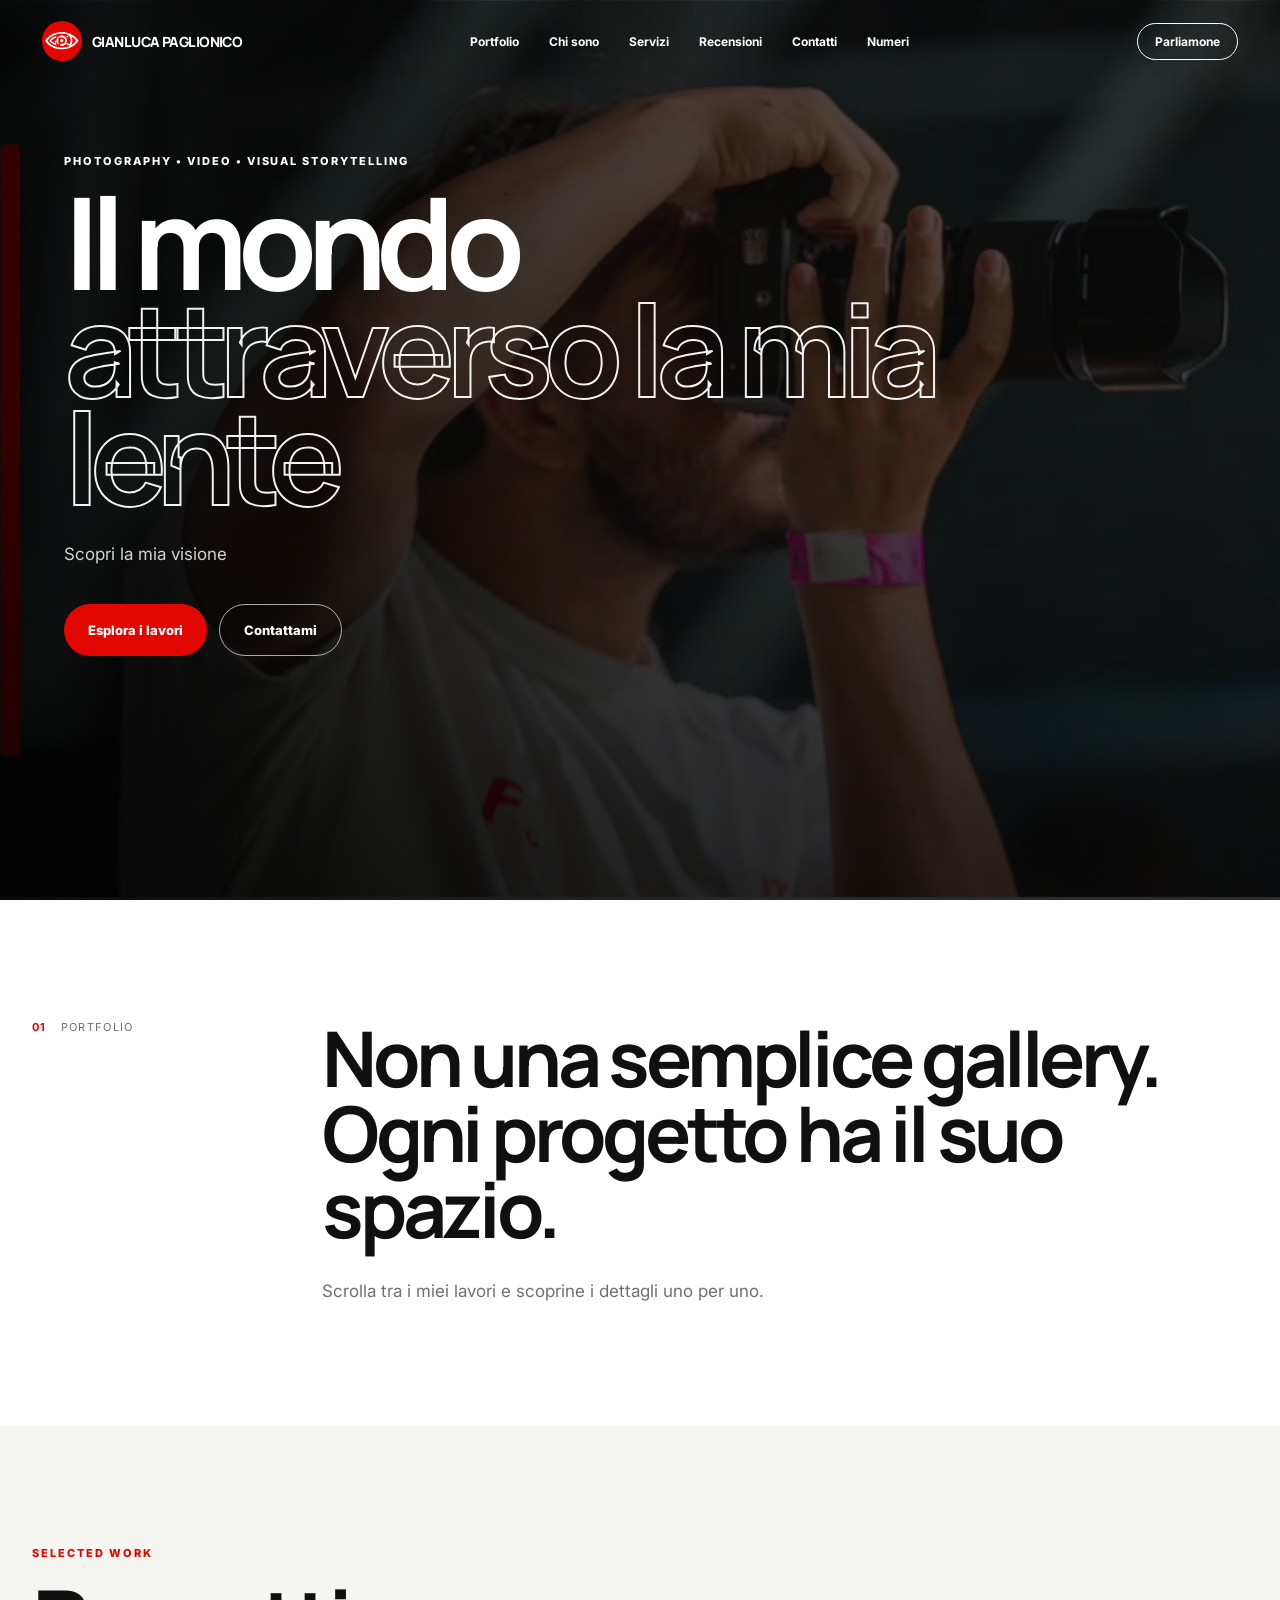
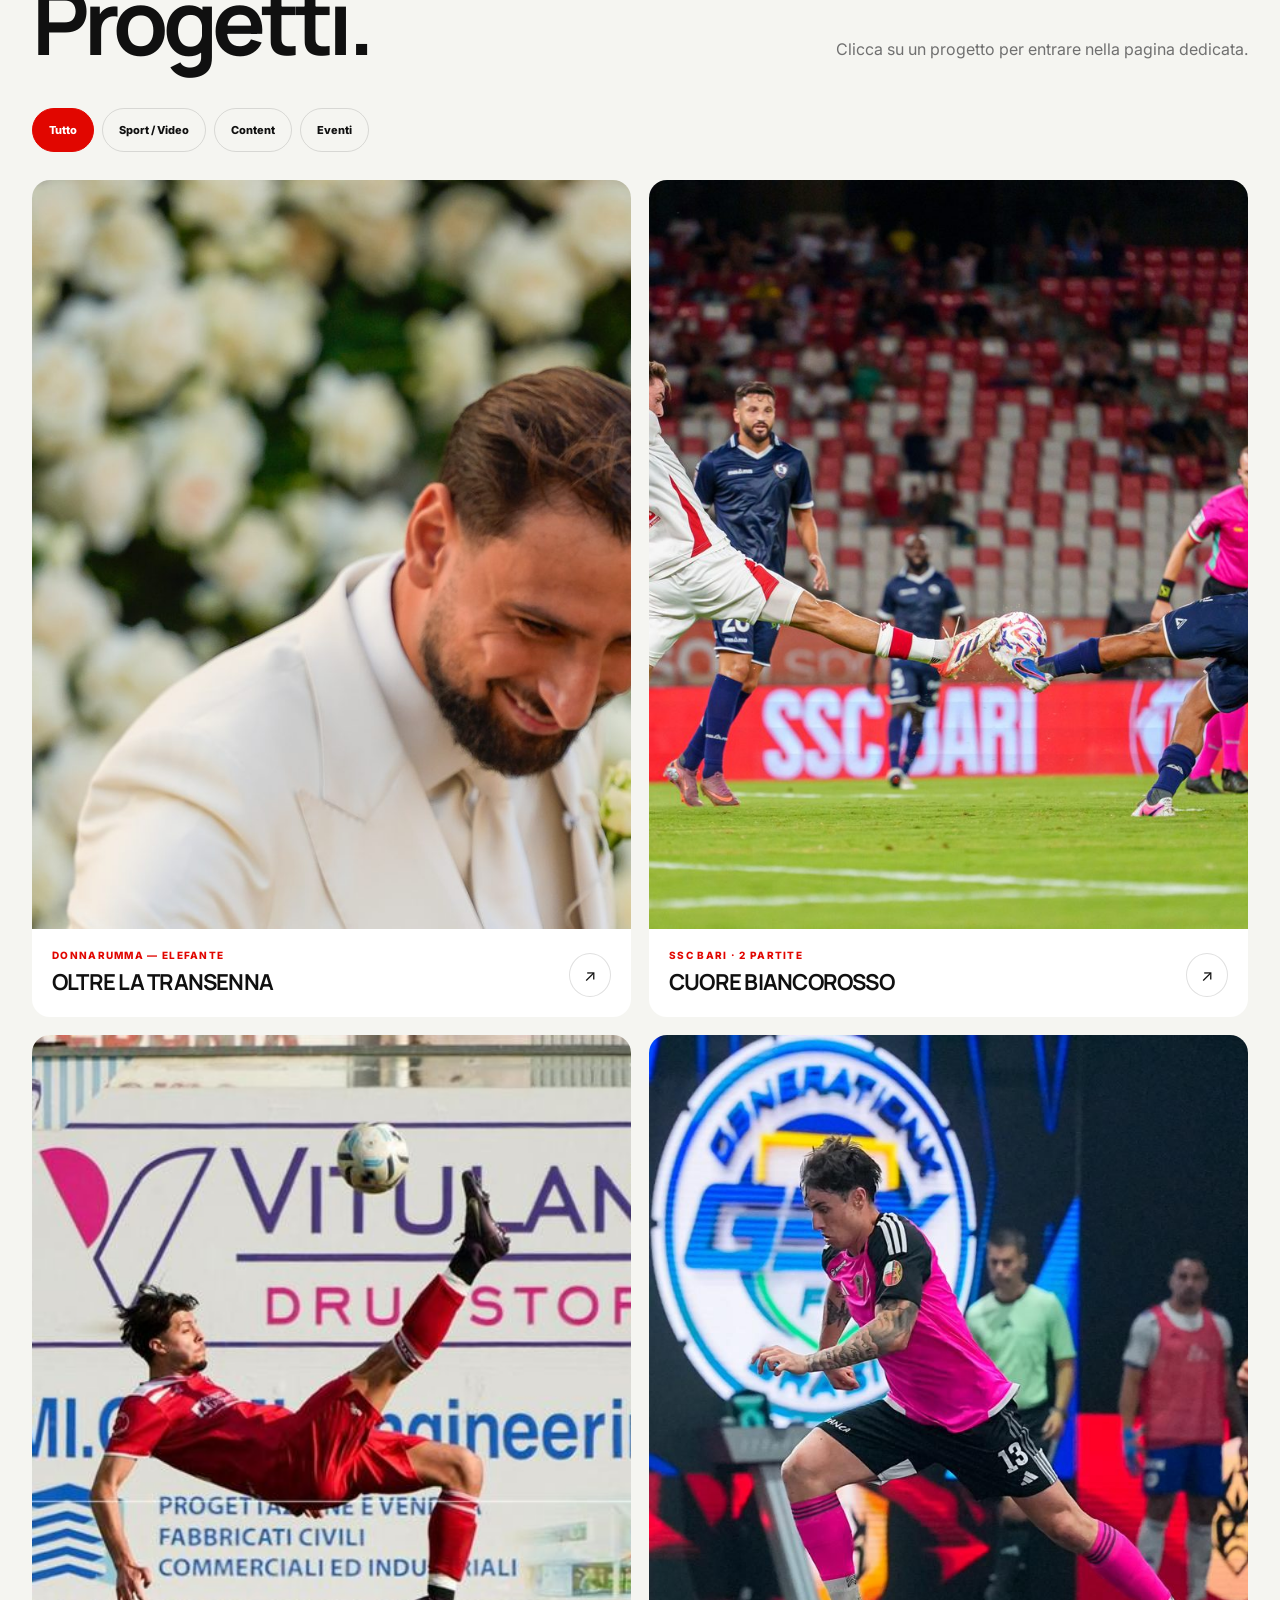
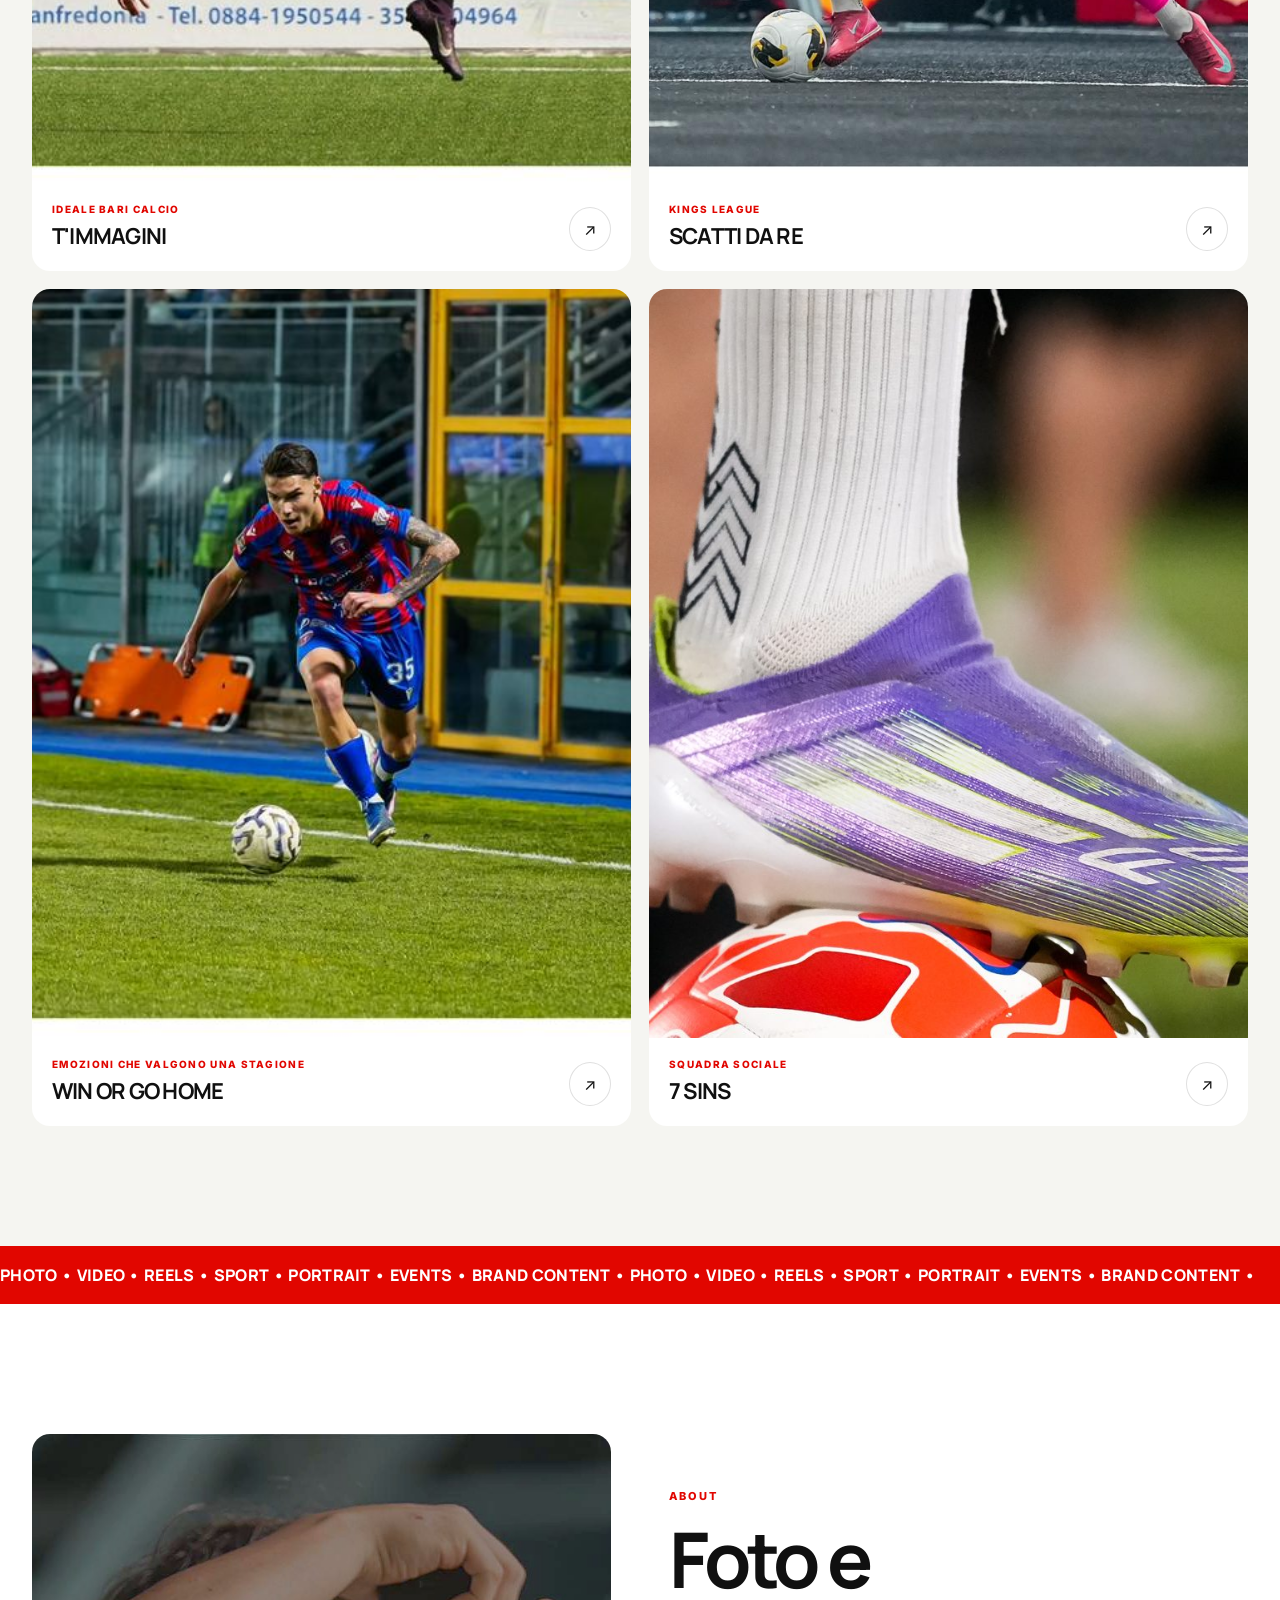
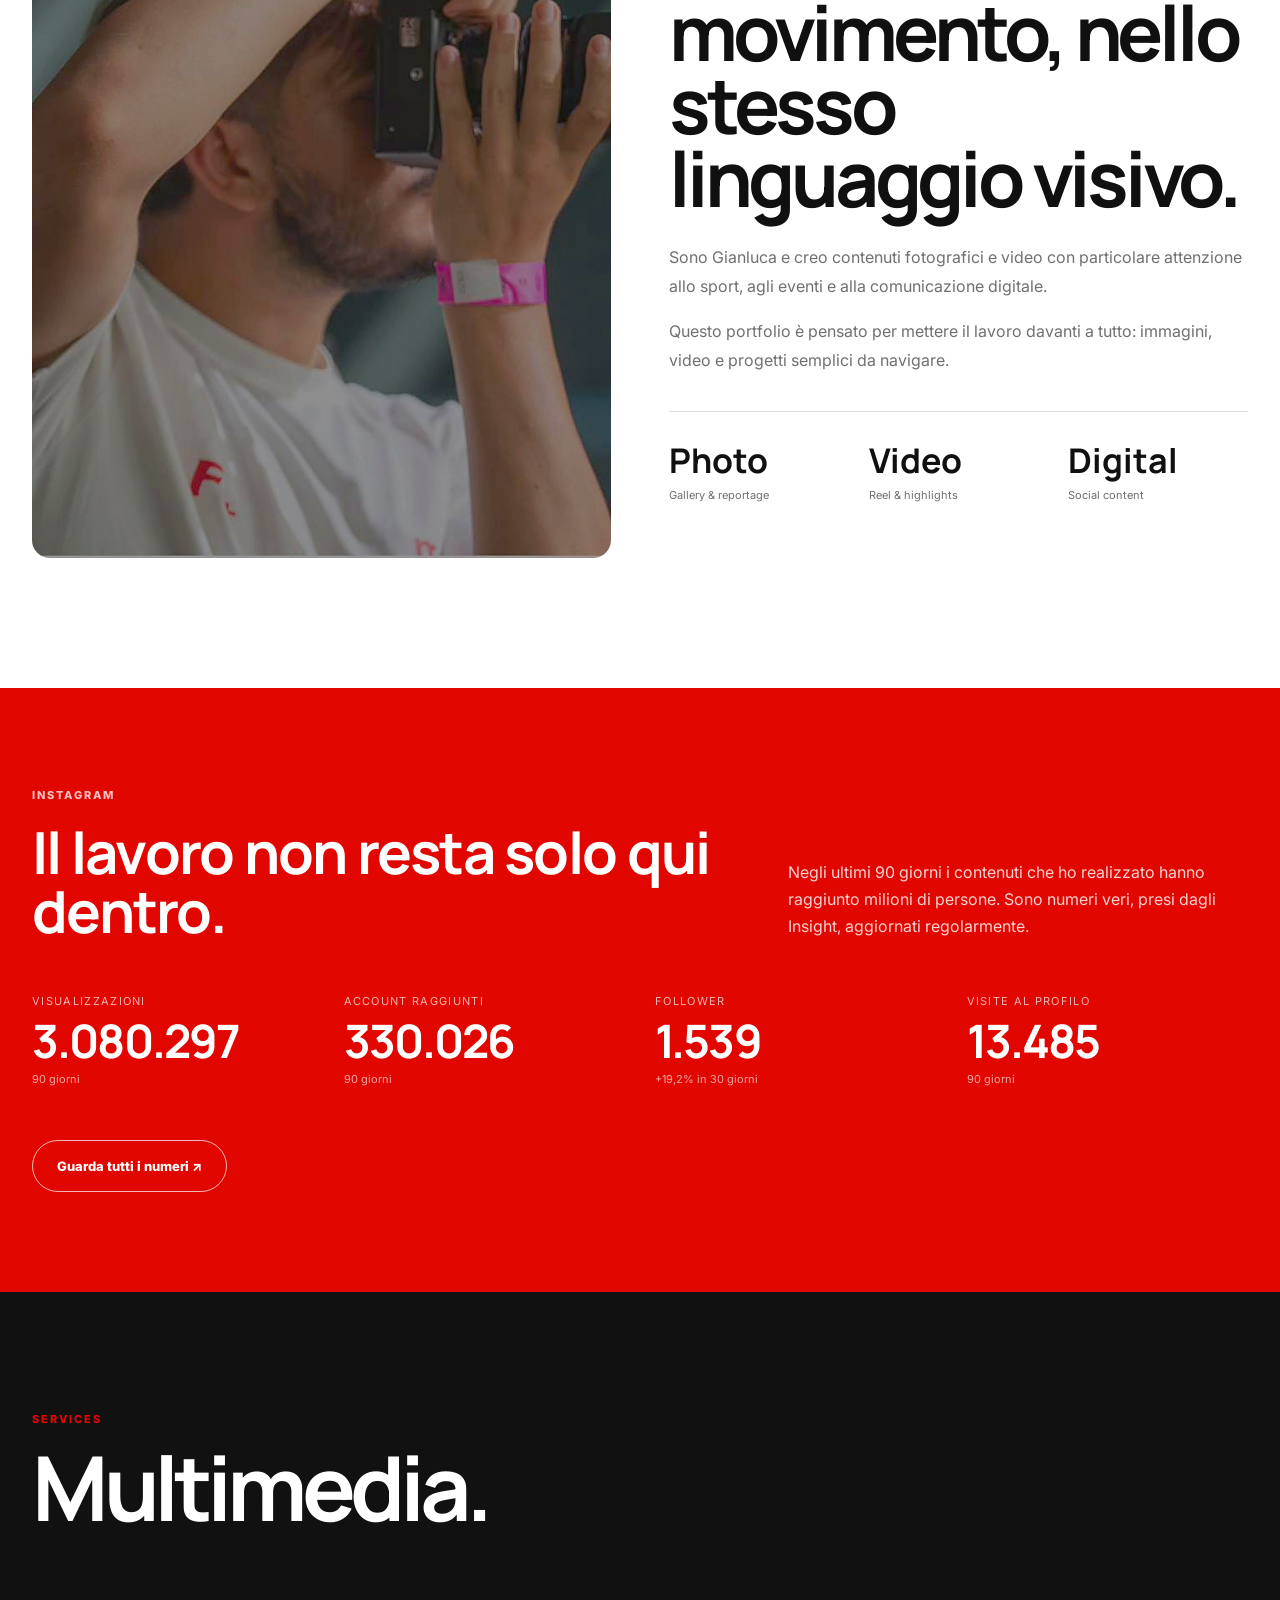
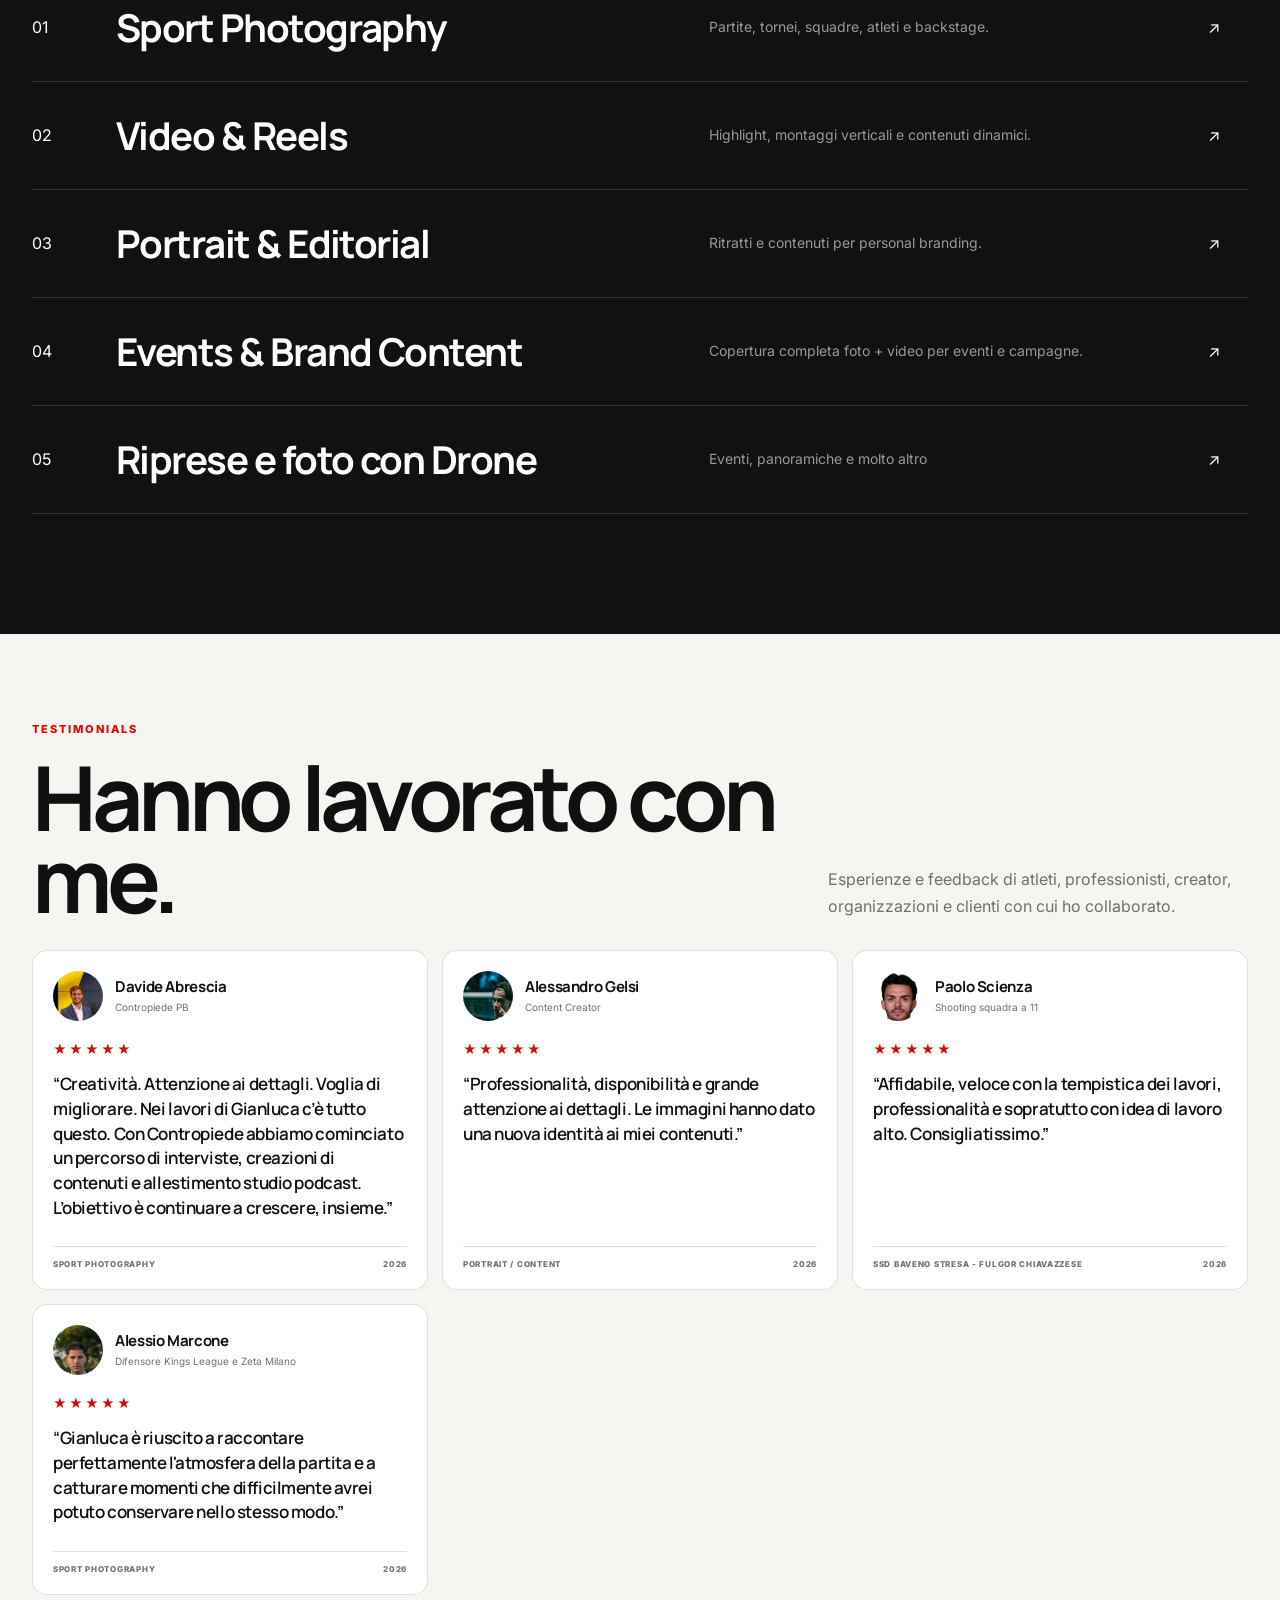
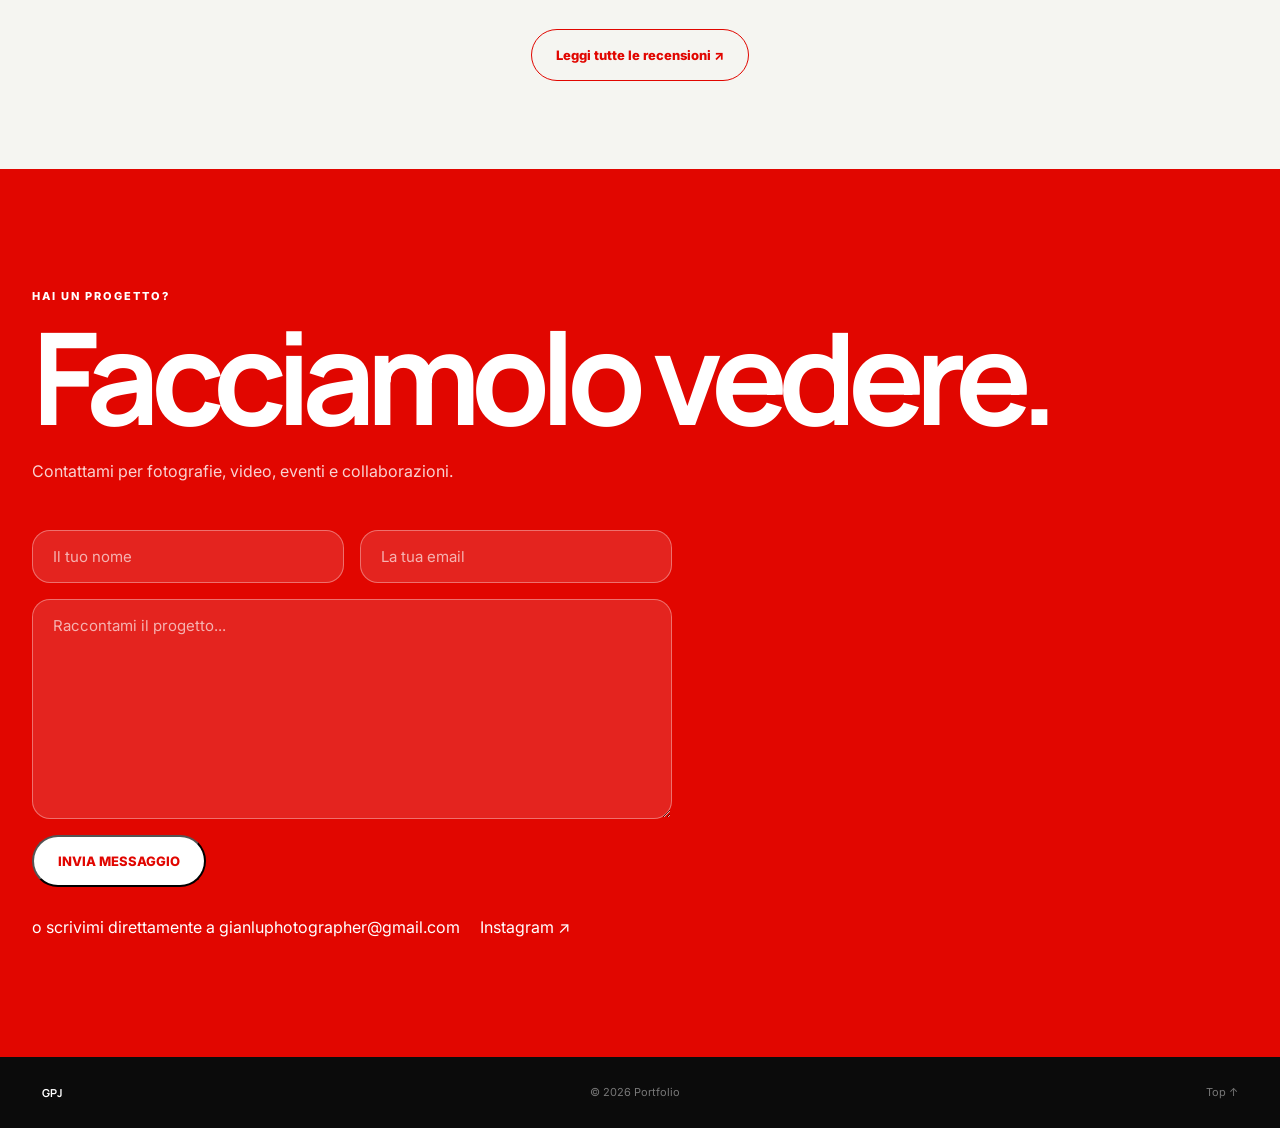
==== commit 5dee9aeb: "sito s dd" ====
--- a/index.html
+++ b/index.html
@@ -17,8 +17,23 @@
 
 <meta
   name="description"
-  content="Portfolio fotografico e video professionale."
+  content="Gianluca Paglionico (GPJ.Visuals), fotografo sportivo ed eventi in Puglia. Calcio, ritratti, matchday e reportage — portfolio e contatti."
 >
+
+<!-- OPEN GRAPH / SOCIAL -->
+<meta property="og:type" content="profile">
+<meta property="og:site_name" content="GPJ.Visuals">
+<meta property="og:title" content="Gianluca Paglionico — GPJ.Visuals">
+<meta property="og:description" content="Gianluca Paglionico (GPJ.Visuals), fotografo sportivo ed eventi in Puglia. Calcio, ritratti, matchday e reportage — portfolio e contatti.">
+<meta property="og:image" content="https://gianluphotographer-22.github.io/portfolio-gpj/images/hero.jpg">
+<meta property="og:image:width" content="1200">
+<meta property="og:url" content="https://gianluphotographer-22.github.io/portfolio-gpj/">
+<meta property="og:locale" content="it_IT">
+<meta name="twitter:card" content="summary_large_image">
+<meta name="twitter:title" content="Gianluca Paglionico — GPJ.Visuals">
+<meta name="twitter:description" content="Gianluca Paglionico (GPJ.Visuals), fotografo sportivo ed eventi in Puglia. Calcio, ritratti, matchday e reportage — portfolio e contatti.">
+<meta name="twitter:image" content="https://gianluphotographer-22.github.io/portfolio-gpj/images/hero.jpg">
+
 
 <title>
 GPJ.VISUALS-Portfolio
@@ -327,6 +342,107 @@
   text-transform:
     uppercase;
 
+}
+
+
+.reviews-more {
+  margin-top: 34px;
+  text-align: center;
+}
+
+.reviews-more .btn {
+  border: 1px solid var(--red);
+  color: var(--red);
+  background: transparent;
+}
+
+.reviews-more .btn:hover {
+  background: var(--red);
+  color: #fff;
+}
+
+
+/* =========================================================
+   NUMERI — vetrina statistiche Instagram in homepage
+========================================================= */
+
+.numbers-band {
+  background: var(--red);
+  color: #fff;
+  padding: 100px 0;
+}
+
+.numbers-band .section-head {
+  margin-bottom: 0;
+}
+
+.numbers-band .eyebrow.red {
+  color: rgba(255, 255, 255, .75);
+}
+
+.numbers-band h2 {
+  font-family: Manrope, sans-serif;
+  font-size: clamp(38px, 5vw, 58px);
+  letter-spacing: -.03em;
+  line-height: 1.02;
+}
+
+.numbers-band .section-head p {
+  color: rgba(255, 255, 255, .82);
+  max-width: 46ch;
+}
+
+.numbers-grid {
+  display: grid;
+  grid-template-columns: repeat(4, minmax(0, 1fr));
+  gap: 30px;
+  margin-top: 54px;
+}
+
+.numbers-grid .n-stat small {
+  display: block;
+  color: rgba(255, 255, 255, .7);
+  font-size: 11px;
+  letter-spacing: .12em;
+  text-transform: uppercase;
+  margin-bottom: 10px;
+}
+
+.numbers-grid .n-stat strong {
+  display: block;
+  font-family: Manrope, sans-serif;
+  font-size: clamp(32px, 3.6vw, 50px);
+  letter-spacing: -.04em;
+  line-height: 1;
+}
+
+.numbers-grid .n-stat span {
+  display: block;
+  margin-top: 8px;
+  color: rgba(255, 255, 255, .65);
+  font-size: 11px;
+}
+
+.numbers-band .numbers-more {
+  margin-top: 54px;
+}
+
+.numbers-band .numbers-more .btn {
+  border: 1px solid rgba(255, 255, 255, .7);
+  color: #fff;
+  background: transparent;
+}
+
+.numbers-band .numbers-more .btn:hover {
+  background: #fff;
+  color: var(--red);
+}
+
+@media (max-width: 900px) {
+  .numbers-grid { grid-template-columns: repeat(2, 1fr); gap: 34px 24px; }
+}
+@media (max-width: 520px) {
+  .numbers-grid { grid-template-columns: 1fr; }
 }
 
 
@@ -806,19 +922,6 @@
         Sport / Video
 
       </button>
-
-
-      <button
-        class="filter"
-        type="button"
-        data-filter="portrait"
-      >
-
-        Ritratti
-
-      </button>
-
-
       <button
         class="filter"
         type="button"
@@ -828,17 +931,6 @@
         Content
 
       </button>
-      <button
-        class="filter"
-        type="button"
-        data-filter="drone"
-      >
-
-        Drone Works
-
-      </button>
-
-
       <button
         class="filter"
         type="button"
@@ -1122,174 +1214,6 @@
 
 
       </a>
-
-
-
-      <!-- PROGETTO 4 -->
-
-
-      <a
-        class="project wide reveal"
-        data-category="content"
-        href="projects/visual-campaign.html"
-      >
-
-
-        <div class="project-media">
-
-          <img loading="lazy" decoding="async"
-            src="images/visual-campaign-cover.svg"
-            alt="Visual Campaign"
-          >
-
-        </div>
-
-
-        <div class="project-bottom">
-
-
-          <div>
-
-            <div class="project-tag">
-
-              BRAND CONTENT
-
-            </div>
-
-
-            <h3>
-
-              Visual Campaign
-
-            </h3>
-
-          </div>
-
-
-          <div class="project-arrow">
-
-            ↗
-
-          </div>
-
-
-        </div>
-
-
-      </a>
-
-
-
-      <!-- PROGETTO 5 -->
-
-
-      <a
-        class="project reveal"
-        data-category="sport"
-        href="projects/match-film.html"
-      >
-
-
-        <div class="project-media">
-
-          <img loading="lazy" decoding="async"
-            src="images/match-film-cover.svg"
-            alt="Match Film"
-          >
-
-        </div>
-
-
-        <div class="project-bottom">
-
-
-          <div>
-
-            <div class="project-tag">
-
-              VIDEO / REEL
-
-            </div>
-
-
-            <h3>
-
-              Match Film
-
-            </h3>
-
-          </div>
-
-
-          <div class="project-arrow">
-
-            ↗
-
-          </div>
-
-
-        </div>
-
-
-      </a>
-
-
-
-      <!-- PROGETTO 6 -->
-
-
-      <a
-        class="project reveal"
-        data-category="sport"
-        href="projects/intensity.html"
-      >
-
-
-        <div class="project-media">
-
-          <img loading="lazy" decoding="async"
-            src="images/intensity-cover.svg"
-            alt="Intensity"
-          >
-
-        </div>
-
-
-        <div class="project-bottom">
-
-
-          <div>
-
-            <div class="project-tag">
-
-              SPORT DETAIL
-
-            </div>
-
-
-            <h3>
-
-              Intensity
-
-            </h3>
-
-          </div>
-
-
-          <div class="project-arrow">
-
-            ↗
-
-          </div>
-
-
-        </div>
-
-
-      </a>
-
-
-
       <!-- PROGETTO 7 -->
 
 
@@ -1342,56 +1266,6 @@
 
 
       </a>
-
-     <a
-        class="project reveal"
-        data-category="drone"
-        href="projects/drone-works.html"
-      >
-
-
-        <div class="project-media">
-
-          <img loading="lazy" decoding="async"
-            src="images/drone-cover.svg"
-            alt="drone"
-          >
-
-        </div>
-
-
-        <div class="project-bottom">
-
-
-          <div>
-
-            <div class="project-tag">
-
-              DRONE WORKS
-
-            </div>
-
-
-            <h3>
-
-              IL LIMITE E' IL CIELO
-
-            </h3>
-
-          </div>
-
-
-          <div class="project-arrow">
-
-            ↗
-
-          </div>
-
-
-        </div>
-
-
-      </a>
     </div>
 
 
@@ -1555,6 +1429,87 @@
 
 
 </section>
+
+
+
+<!-- =====================================================
+     NUMERI — vetrina statistiche
+===================================================== -->
+
+<section class="numbers-band">
+
+  <div class="container">
+
+    <div class="section-head reveal">
+
+      <div>
+
+        <div class="eyebrow red">
+
+          Instagram
+
+        </div>
+
+
+        <h2>
+
+          Il lavoro non resta solo qui dentro.
+
+        </h2>
+
+      </div>
+
+
+      <p>
+
+        Negli ultimi 90 giorni i contenuti che ho realizzato
+        hanno raggiunto milioni di persone. Sono numeri veri,
+        presi dagli Insight, aggiornati regolarmente.
+
+      </p>
+
+    </div>
+
+
+    <div class="numbers-grid">
+
+      <div class="n-stat reveal">
+        <small>Visualizzazioni</small>
+        <strong>3.080.297</strong>
+        <span>90 giorni</span>
+      </div>
+
+      <div class="n-stat reveal">
+        <small>Account raggiunti</small>
+        <strong>330.026</strong>
+        <span>90 giorni</span>
+      </div>
+
+      <div class="n-stat reveal">
+        <small>Follower</small>
+        <strong>1.539</strong>
+        <span>+19,2% in 30 giorni</span>
+      </div>
+
+      <div class="n-stat reveal">
+        <small>Visite al profilo</small>
+        <strong>13.485</strong>
+        <span>90 giorni</span>
+      </div>
+
+    </div>
+
+
+    <div class="numbers-more reveal">
+      <a class="btn btn-outline" href="numeri.html">
+        Guarda tutti i numeri &#8599;
+      </a>
+    </div>
+
+  </div>
+
+</section>
+
 
 
 
@@ -2161,6 +2116,13 @@
     </div>
 
 
+    <div class="reviews-more reveal">
+      <a class="btn btn-outline" href="recensioni.html">
+        Leggi tutte le recensioni &#8599;
+      </a>
+    </div>
+
+
   </div>
 
 
@@ -2531,15 +2493,46 @@
 
 
 
+    <form class="contact-form" id="contact-form" novalidate>
+
+      <!-- Sostituisci con la tua chiave gratuita da web3forms.com -->
+      <input type="hidden" name="access_key" value="INSERISCI_QUI_LA_TUA_ACCESS_KEY">
+      <input type="checkbox" name="botcheck" class="hp-field" tabindex="-1" autocomplete="off">
+
+      <div class="contact-form-row">
+
+        <label class="sr-only" for="cf-nome">Nome</label>
+        <input id="cf-nome" name="name" type="text" placeholder="Il tuo nome" required>
+
+        <label class="sr-only" for="cf-email">Email</label>
+        <input id="cf-email" name="email" type="email" placeholder="La tua email" required>
+
+      </div>
+
+      <label class="sr-only" for="cf-messaggio">Messaggio</label>
+      <textarea id="cf-messaggio" name="message" rows="4" placeholder="Raccontami il progetto..." required></textarea>
+
+      <div class="contact-form-row contact-form-footer">
+
+        <button class="btn btn-white" type="submit">
+          INVIA MESSAGGIO
+        </button>
+
+        <p class="contact-form-status" id="contact-form-status" role="status" aria-live="polite"></p>
+
+      </div>
+
+    </form>
+
+
     <div class="contact-actions">
 
 
       <a
-        class="btn btn-white"
         href="mailto:gianluphotographer@gmail.com"
       >
 
-        SCRIVI ALLA MIA MAIL
+        o scrivimi direttamente a gianluphotographer@gmail.com
 
       </a>
 
@@ -2606,6 +2599,7 @@
 ===================================================== -->
 
 <script src="assets/js/main.js"></script>
+<script data-goatcounter="https://TUOCODICE.goatcounter.com/count" async src="//gc.zgo.at/count.js"></script>
 
 
 </body>
--- a/assets/css/style.css
+++ b/assets/css/style.css
@@ -117,6 +117,34 @@
 .contact-actions{display:flex;gap:20px;align-items:center;flex-wrap:wrap;margin-top:30px}
 .btn-white{background:#fff;color:var(--red)}
 .btn-white:hover{background:#111;color:#fff}
+
+.sr-only{position:absolute;width:1px;height:1px;padding:0;margin:-1px;overflow:hidden;clip:rect(0,0,0,0);white-space:nowrap;border:0}
+.hp-field{position:absolute;left:-9999px;width:1px;height:1px;opacity:0}
+
+.contact-form{max-width:640px;margin-top:44px;display:flex;flex-direction:column;gap:16px}
+.contact-form-row{display:flex;gap:16px;flex-wrap:wrap}
+.contact-form input[type="text"],
+.contact-form input[type="email"],
+.contact-form textarea{
+  flex:1 1 220px;min-width:0;background:rgba(255,255,255,.12);border:1px solid rgba(255,255,255,.35);
+  border-radius:var(--radius);padding:16px 20px;color:#fff;font:inherit;font-size:15px;
+  transition:.2s border-color,.2s background
+}
+.contact-form input::placeholder,.contact-form textarea::placeholder{color:rgba(255,255,255,.65)}
+.contact-form input:focus,.contact-form textarea:focus{
+  outline:none;border-color:#fff;background:rgba(255,255,255,.18)
+}
+.contact-form textarea{resize:vertical;min-height:120px}
+.contact-form-footer{align-items:center;gap:20px}
+.contact-form-status{margin:0;font-size:13px;color:rgba(255,255,255,.85)}
+.contact-form-status[data-state="ok"]{color:#fff;font-weight:700}
+.contact-form-status[data-state="errore"]{color:#111;background:#fff;padding:6px 14px;border-radius:999px}
+.contact-form button[disabled]{opacity:.6;cursor:progress}
+
+@media (max-width:640px){
+  .contact-form-row{flex-direction:column}
+  .contact-form input,.contact-form textarea{flex-basis:auto}
+}
 
 footer{background:#0b0b0b;color:#777;padding:28px 42px;display:flex;justify-content:space-between;gap:20px;font-size:11px}
 footer strong{color:#fff;font-family:Manrope,sans-serif}
